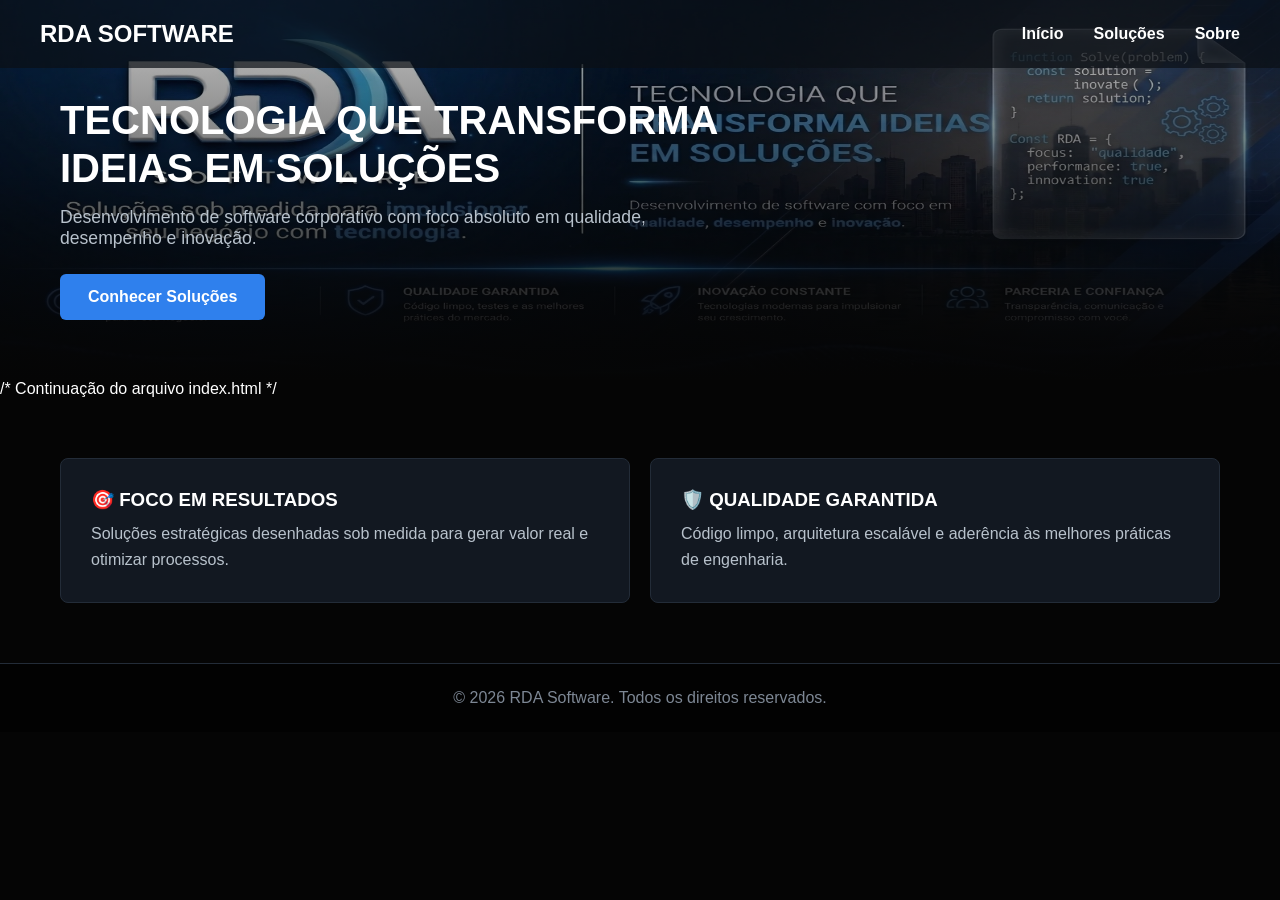
==== index.html @ ae79621b "Update index.html" ====
<!DOCTYPE html>
<html lang="pt-BR">
<head>
    <meta charset="UTF-8">
    <meta name="viewport" content="width=device-width, initial-scale=1.0">
    <title>RDA Software</title>
    <style>
        /* CSS Embutido para garantir que nada quebre ou suma */
        * { margin: 0; padding: 0; box-sizing: border-box; }
        body { background-color: #050505; color: #FFFFFF; font-family: sans-serif; overflow-x: hidden; }
        
        /* O BANNER DO TOPO - Força a imagem a esticar 100% na largura em qualquer tela */
        .banner-topo {
            width: 100%;
            height: auto;
            min-height: 380px;
            background-image: linear-gradient(180deg, rgba(5,5,5,0.2) 0%, #050505 100%), url("assets/img/banner/hero-banner.webp");
            background-size: 100% 100%; /* Força o esticamento horizontal e vertical completo aos cantos */
            background-repeat: no-repeat;
            background-position: top center;
            display: flex;
            flex-direction: column;
        }

        .menu-superior {
            display: flex;
            justify-content: space-between;
            align-items: center;
            padding: 20px 40px;
            background: rgba(11, 15, 20, 0.7);
        }

        .menu-superior ul { display: flex; gap: 30px; list-style: none; }
        .menu-superior a { color: #FFFFFF; text-decoration: none; font-weight: bold; }

        .conteudo-banner {
            max-width: 800px;
            margin: auto auto 40px 40px;
            padding: 20px;
        }

        .conteudo-banner h1 { font-size: 2.5rem; margin-bottom: 15px; font-weight: 800; line-height: 1.2; }
        .conteudo-banner p { color: #B8C2CC; font-size: 1.1rem; margin-bottom: 25px; max-width: 600px; }
        .botao { display: inline-block; background-color: #2F80ED; color: #FFFFFF; padding: 14px 28px; text-decoration: none; font-weight: bold; border-radius: 6px; }
    </style>
</head>
<body>

    <section class="banner-topo">
        <header class="menu-superior">
            <h2>RDA SOFTWARE</h2>
            <ul>
                <li><a href="#">Início</a></li>
                <li><a href="#">Soluções</a></li>
                <li><a href="#">Sobre</a></li>
            </ul>
        </header>

        <div class="conteudo-banner">
            <h1>TECNOLOGIA QUE TRANSFORMA<br>IDEIAS EM SOLUÇÕES</h1>
            <p>Desenvolvimento de software corporativo com foco absoluto em qualidade, desempenho e inovação.</p>
            <a href="#" class="botao">Conhecer Soluções</a>
        </div>
    </section>
        /* Continuação do arquivo index.html */
    <style>
        .grid-pilares {
            max-width: 1200px;
            margin: 60px auto;
            padding: 0 20px;
            display: grid;
            grid-template-columns: repeat(auto-fit, minmax(280px, 1fr));
            gap: 20px;
        }
        .card-pilar {
            background-color: #121821;
            border: 1px solid #232C38;
            padding: 30px;
            border-radius: 8px;
        }
        .card-pilar h3 { margin-bottom: 10px; color: #FFFFFF; }
        .card-pilar p { color: #B8C2CC; line-height: 1.6; }
    </style>

    <main class="grid-pilares">
        <div class="card-pilar">
            <h3>🎯 FOCO EM RESULTADOS</h3>
            <p>Soluções estratégicas desenhadas sob medida para gerar valor real e otimizar processos.</p>
        </div>
        <div class="card-pilar">
            <h3>🛡️ QUALIDADE GARANTIDA</h3>
            <p>Código limpo, arquitetura escalável e aderência às melhores práticas de engenharia.</p>
        </div>
    </main>

    <footer style="background-color: #020202; padding: 25px; text-align: center; color: #7D8794; border-top: 1px solid #232C38;">
        &copy; 2026 RDA Software. Todos os direitos reservados.
    </footer>

</body>
</html>
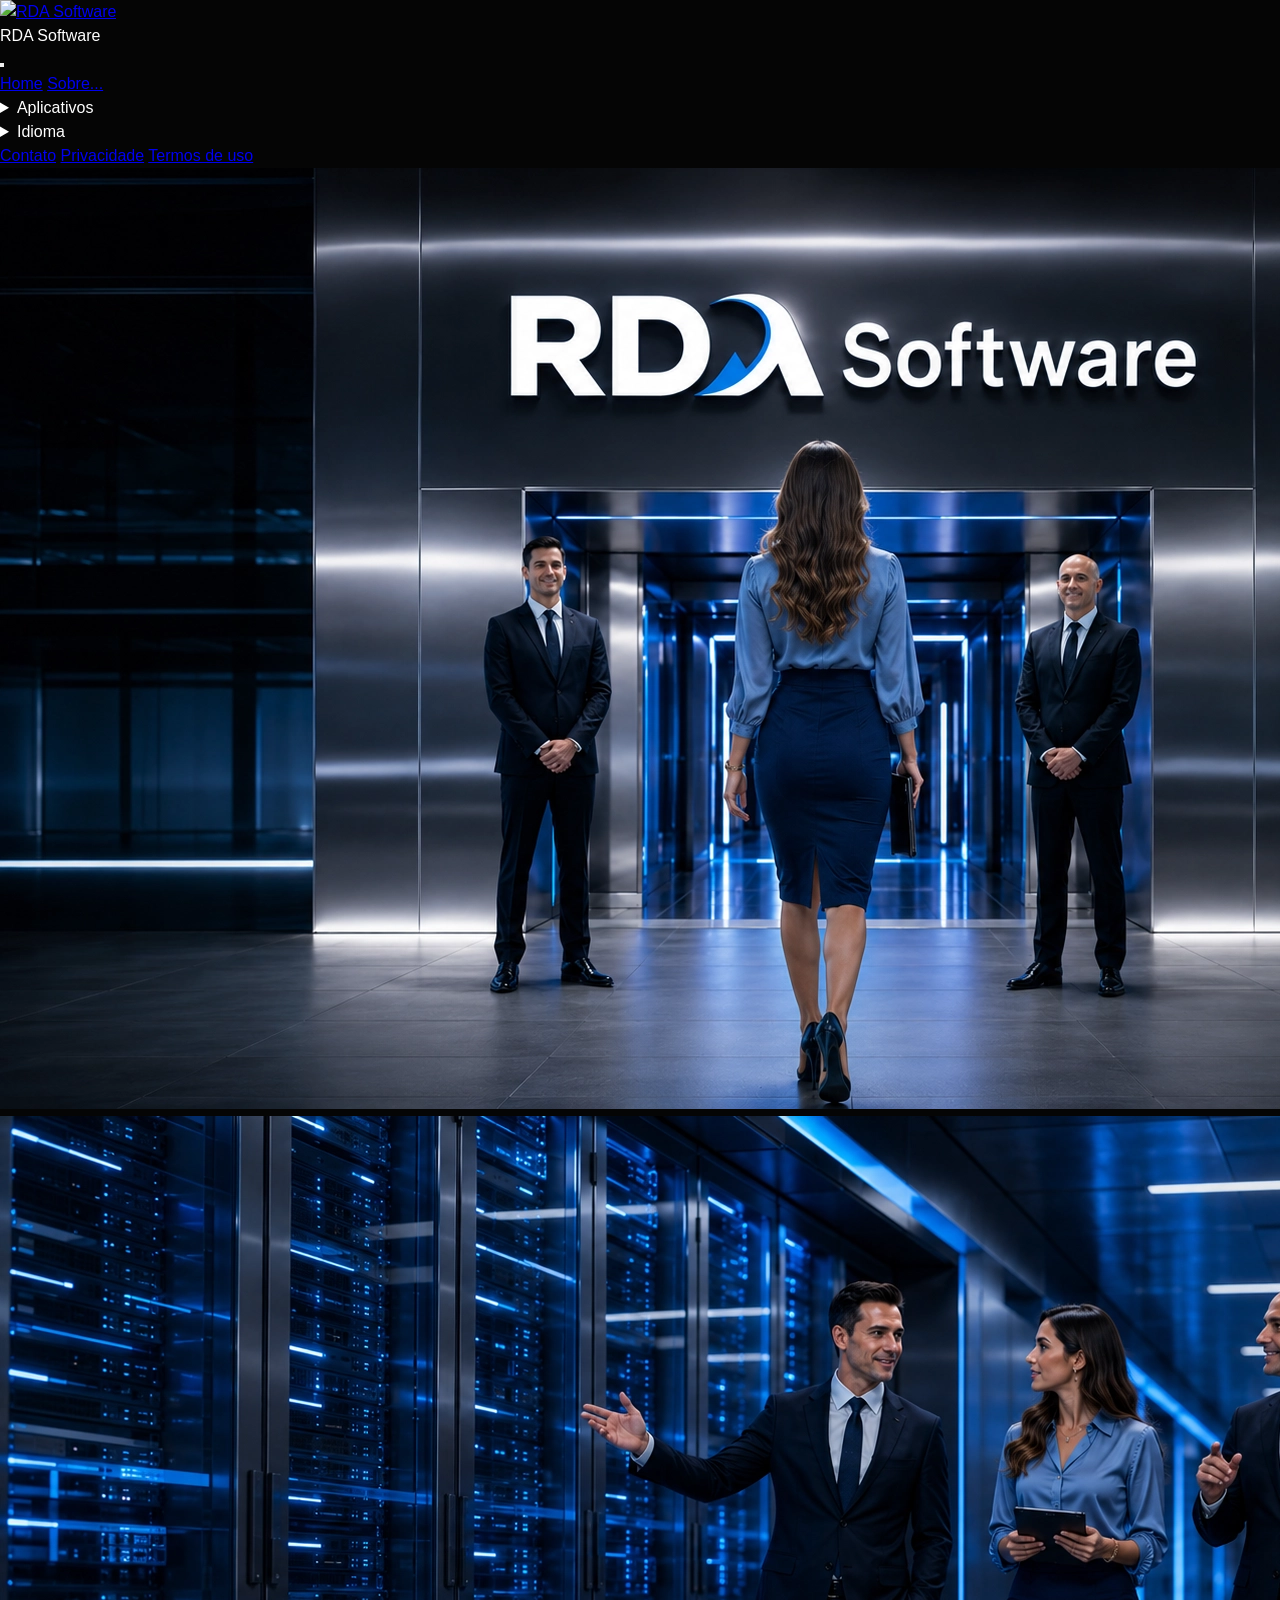
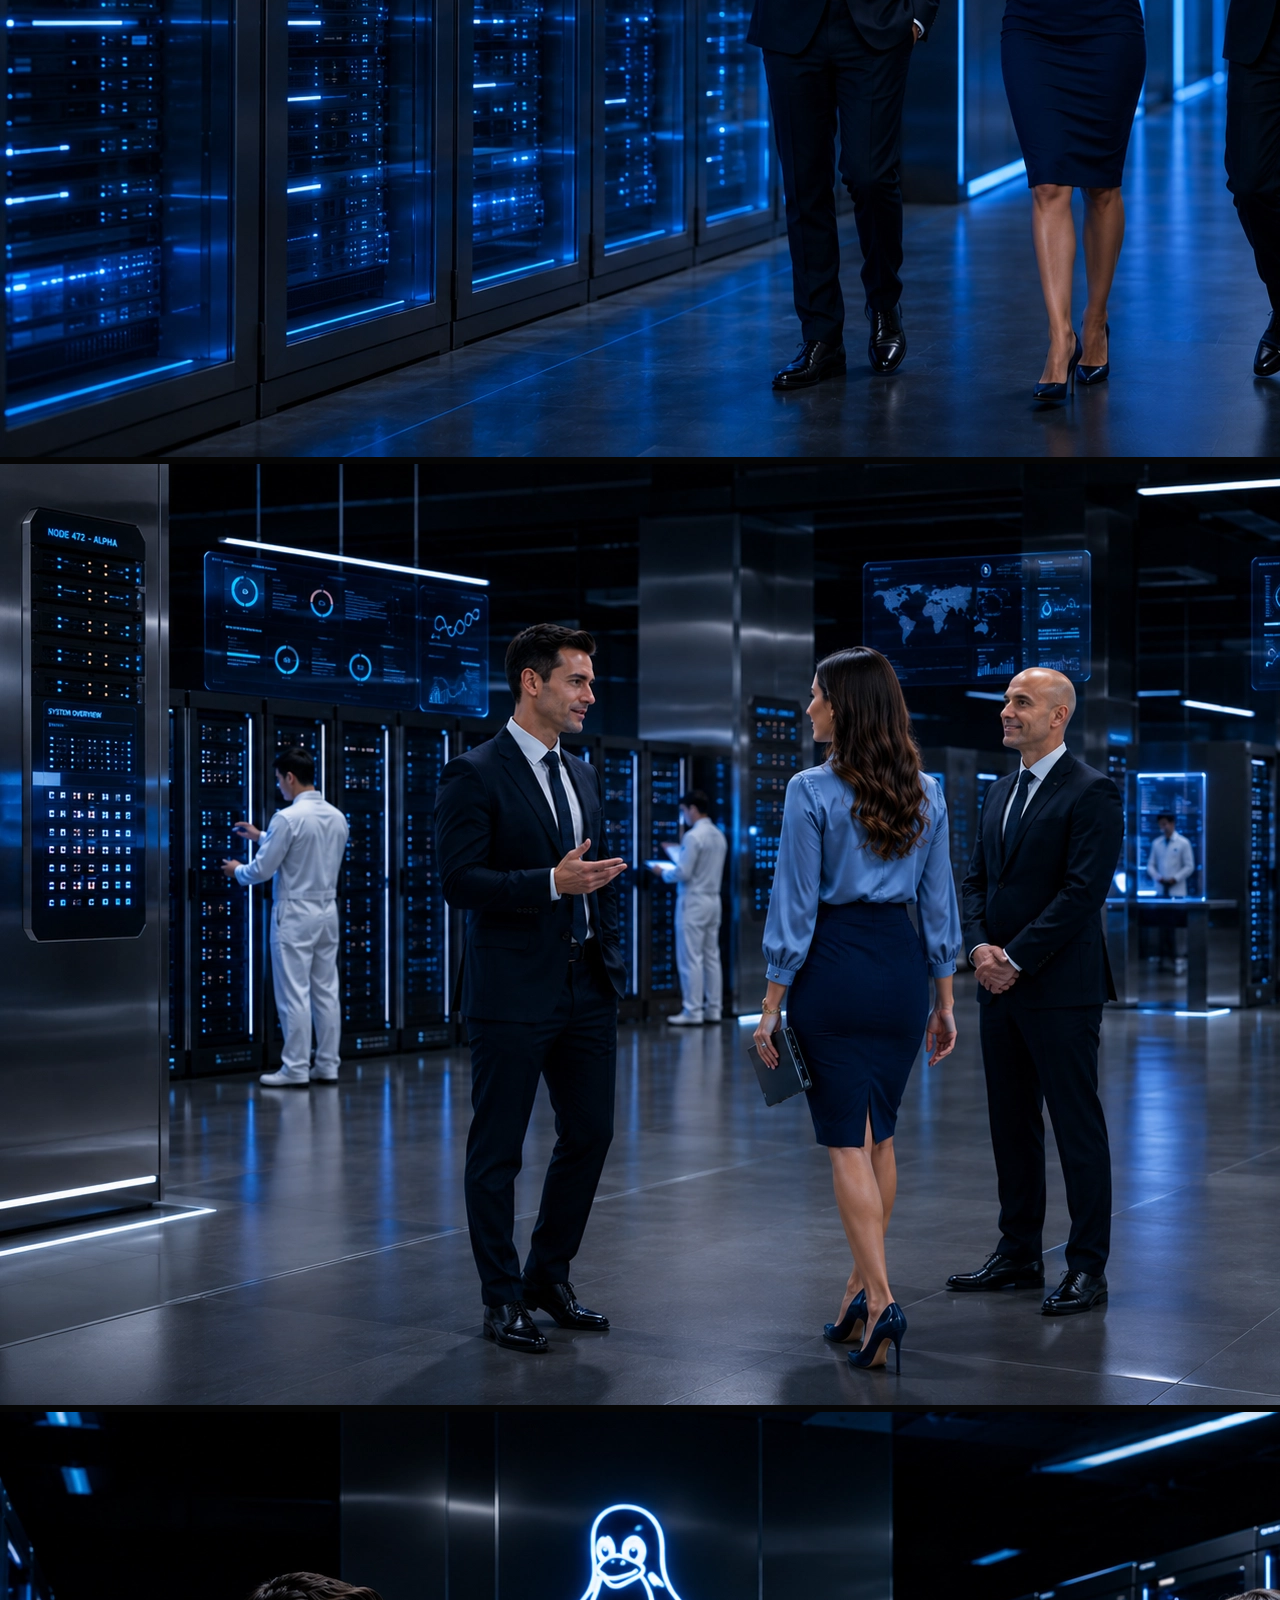
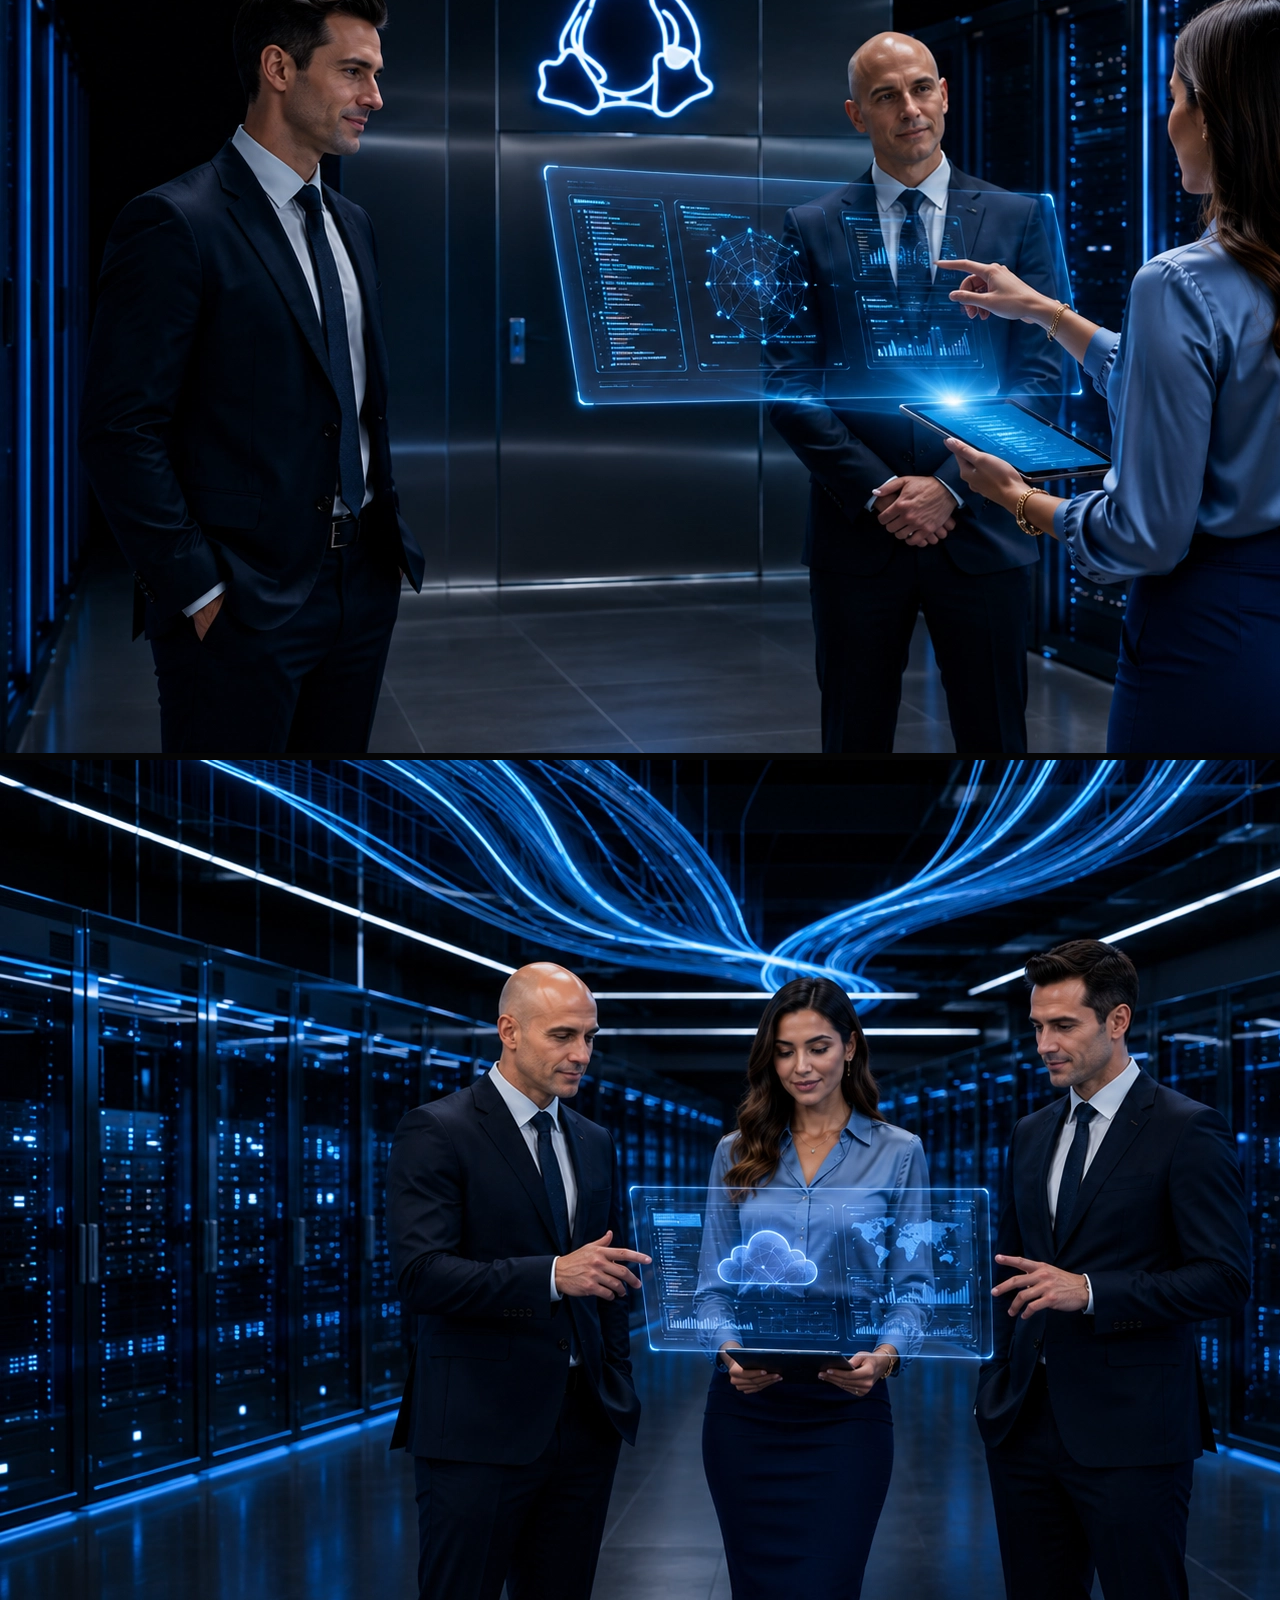
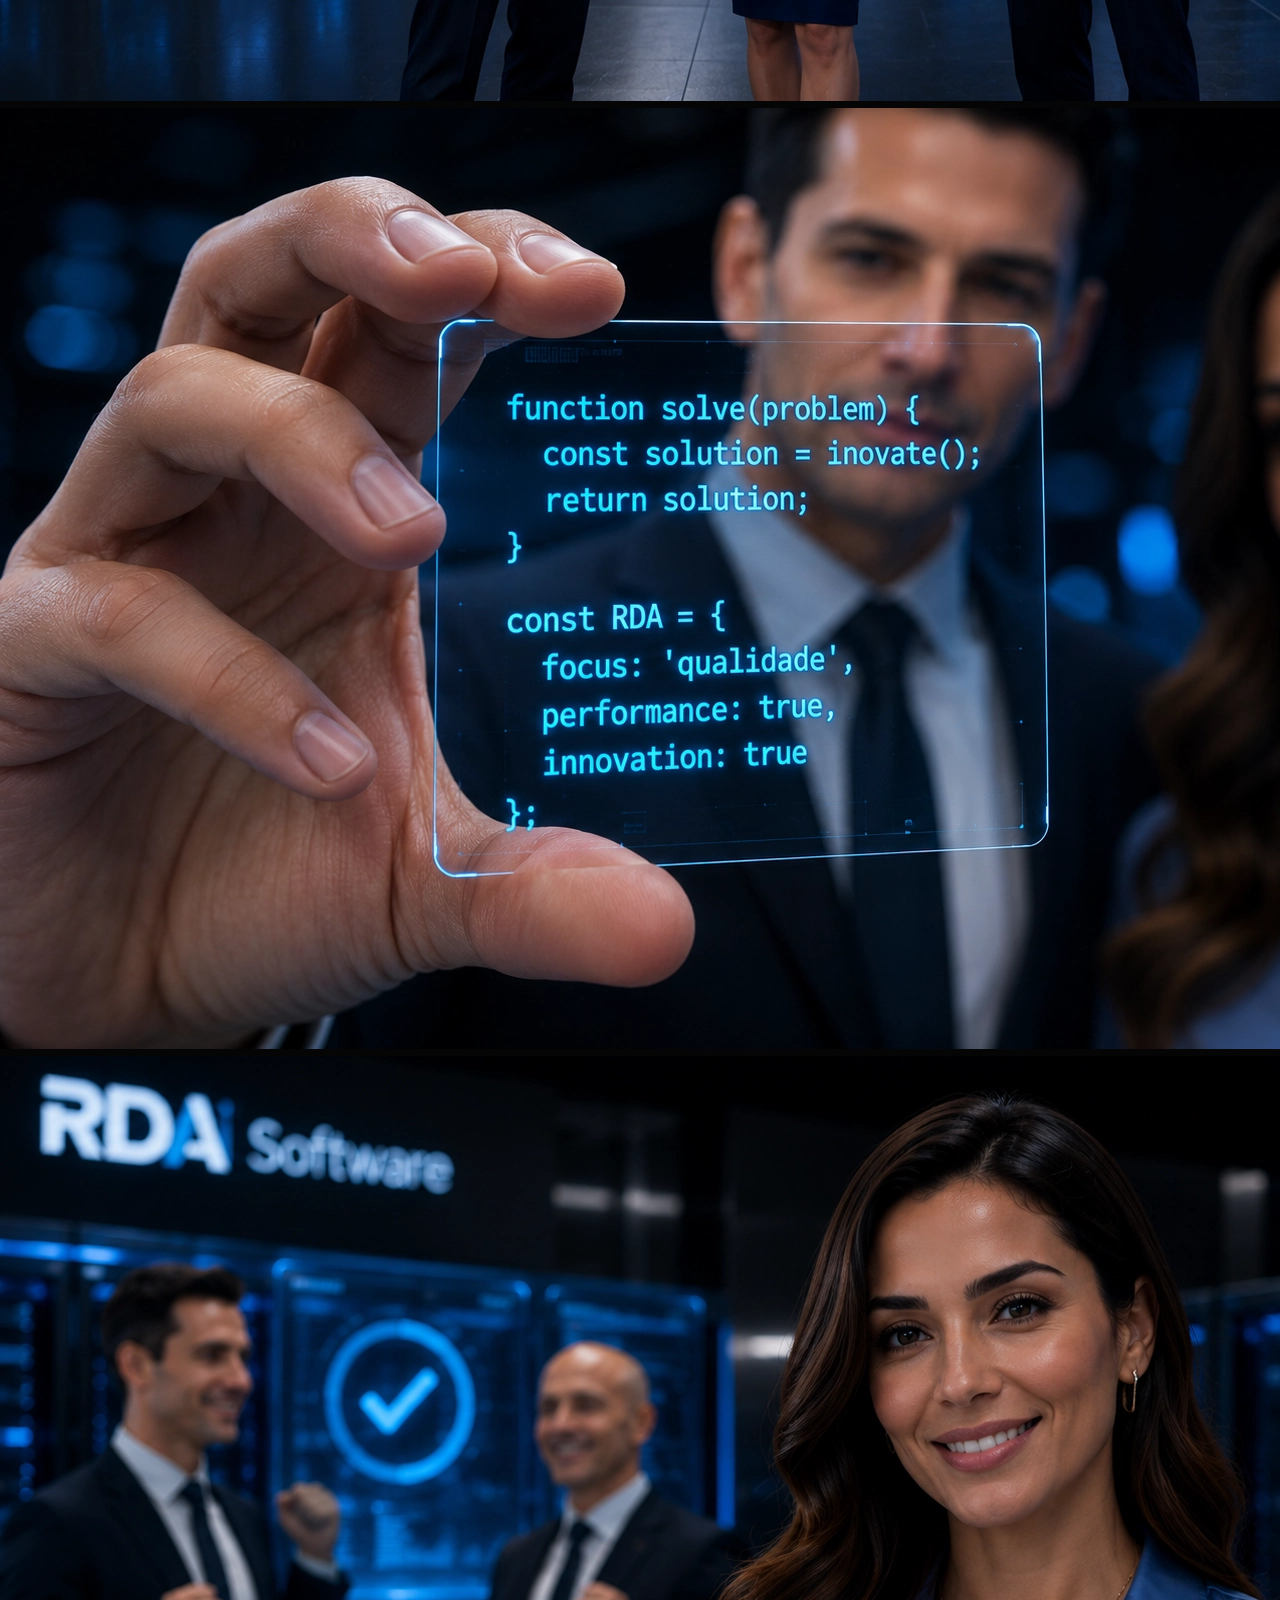
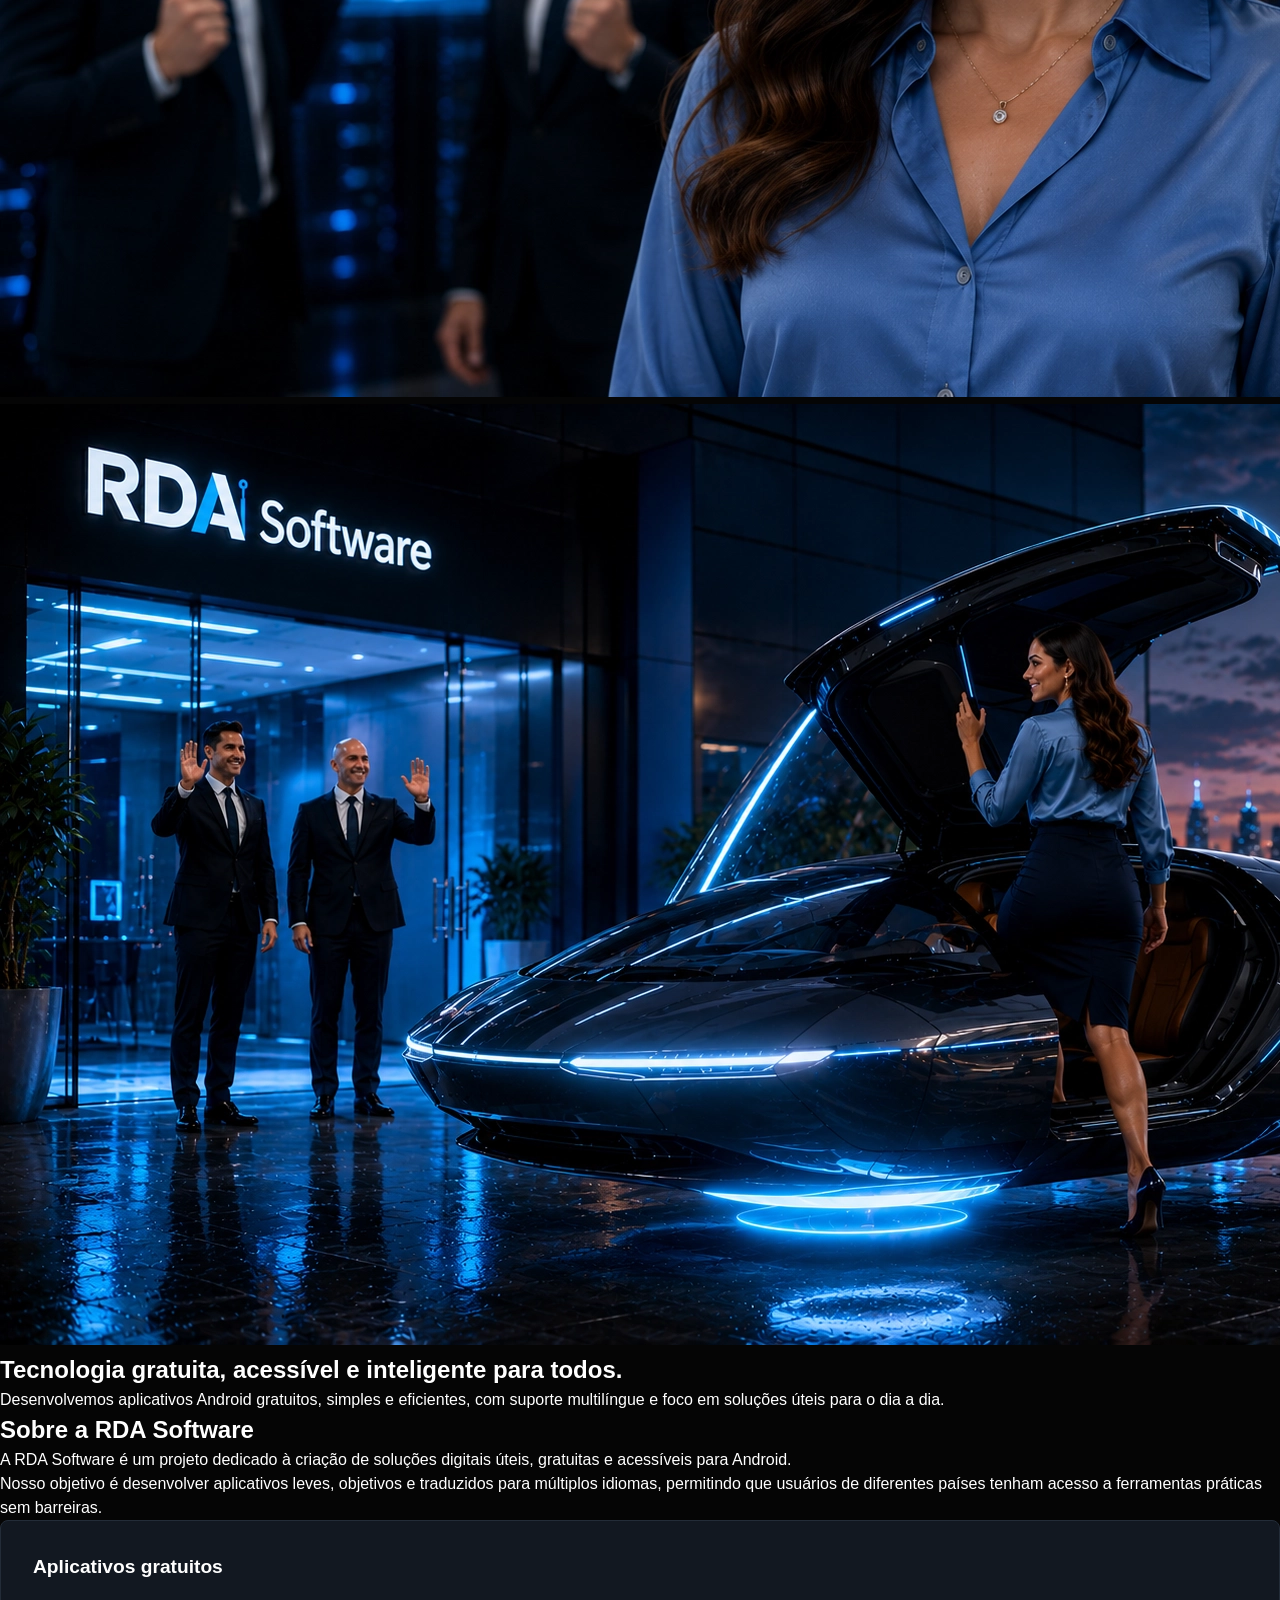
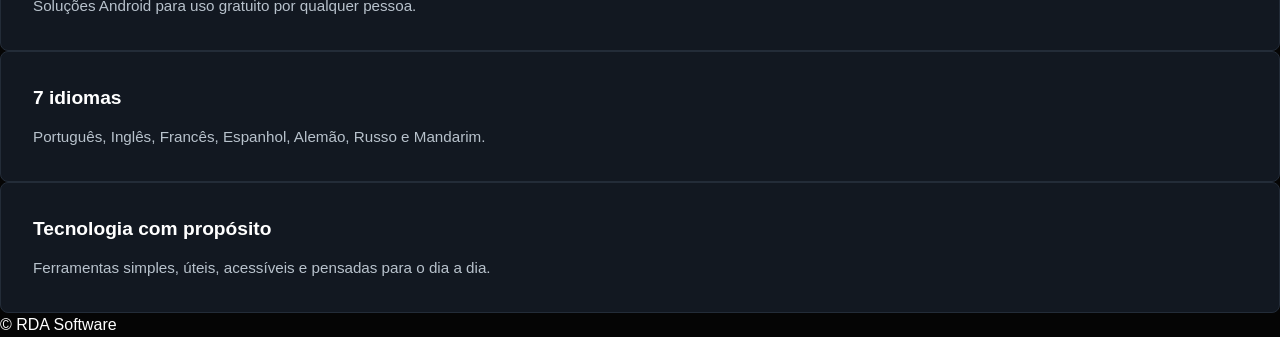
==== commit 5806dfee: "Refactor index.html to use external CSS and update layout Removed embedded CSS and added a link to a" ====
--- a/index.html
+++ b/index.html
@@ -1,104 +1,128 @@
+<!-- index.html -->
+
 <!DOCTYPE html>
 <html lang="pt-BR">
 <head>
     <meta charset="UTF-8">
     <meta name="viewport" content="width=device-width, initial-scale=1.0">
     <title>RDA Software</title>
-    <style>
-        /* CSS Embutido para garantir que nada quebre ou suma */
-        * { margin: 0; padding: 0; box-sizing: border-box; }
-        body { background-color: #050505; color: #FFFFFF; font-family: sans-serif; overflow-x: hidden; }
-        
-        /* O BANNER DO TOPO - Força a imagem a esticar 100% na largura em qualquer tela */
-        .banner-topo {
-            width: 100%;
-            height: auto;
-            min-height: 380px;
-            background-image: linear-gradient(180deg, rgba(5,5,5,0.2) 0%, #050505 100%), url("assets/img/banner/hero-banner.webp");
-            background-size: 100% 100%; /* Força o esticamento horizontal e vertical completo aos cantos */
-            background-repeat: no-repeat;
-            background-position: top center;
-            display: flex;
-            flex-direction: column;
-        }
 
-        .menu-superior {
-            display: flex;
-            justify-content: space-between;
-            align-items: center;
-            padding: 20px 40px;
-            background: rgba(11, 15, 20, 0.7);
-        }
-
-        .menu-superior ul { display: flex; gap: 30px; list-style: none; }
-        .menu-superior a { color: #FFFFFF; text-decoration: none; font-weight: bold; }
-
-        .conteudo-banner {
-            max-width: 800px;
-            margin: auto auto 40px 40px;
-            padding: 20px;
-        }
-
-        .conteudo-banner h1 { font-size: 2.5rem; margin-bottom: 15px; font-weight: 800; line-height: 1.2; }
-        .conteudo-banner p { color: #B8C2CC; font-size: 1.1rem; margin-bottom: 25px; max-width: 600px; }
-        .botao { display: inline-block; background-color: #2F80ED; color: #FFFFFF; padding: 14px 28px; text-decoration: none; font-weight: bold; border-radius: 6px; }
-    </style>
+    <link rel="stylesheet" href="assets/css/style.css">
 </head>
 <body>
 
-    <section class="banner-topo">
-        <header class="menu-superior">
-            <h2>RDA SOFTWARE</h2>
-            <ul>
-                <li><a href="#">Início</a></li>
-                <li><a href="#">Soluções</a></li>
-                <li><a href="#">Sobre</a></li>
-            </ul>
-        </header>
+<header class="topo">
+    <a class="topo-logo-link" href="https://rdasoftware.com.br" aria-label="RDA Software Home">
+        <img class="topo-logo" src="assets/img/logo/rda.webp" alt="RDA Software">
+    </a>
 
-        <div class="conteudo-banner">
-            <h1>TECNOLOGIA QUE TRANSFORMA<br>IDEIAS EM SOLUÇÕES</h1>
-            <p>Desenvolvimento de software corporativo com foco absoluto em qualidade, desempenho e inovação.</p>
-            <a href="#" class="botao">Conhecer Soluções</a>
+    <div class="topo-titulo">RDA Software</div>
+
+    <button class="menu-botao" id="menuBotao" aria-label="Abrir menu">
+        <span></span>
+        <span></span>
+        <span></span>
+    </button>
+</header>
+
+<nav class="menu-lateral" id="menuLateral">
+    <a href="index.html" data-i18n="menuHome">Home</a>
+    <a href="sobre.html" data-i18n="menuSobre">Sobre...</a>
+
+    <details>
+        <summary data-i18n="menuApps">Aplicativos</summary>
+        <a href="#" data-i18n="app01">RDAConverter</a>
+        <a href="#" data-i18n="app02">Aplicativo 02</a>
+        <a href="#" data-i18n="app03">Aplicativo 03</a>
+        <a href="#" data-i18n="app04">Aplicativo 04</a>
+        <a href="#" data-i18n="app05">Aplicativo 05</a>
+        <a href="#" data-i18n="app06">Aplicativo 06</a>
+        <a href="#" data-i18n="app07">Aplicativo 07</a>
+        <a href="#" data-i18n="app08">Aplicativo 08</a>
+        <a href="#" data-i18n="app09">Aplicativo 09</a>
+        <a href="#" data-i18n="app10">Aplicativo 10</a>
+        <span class="menu-aviso" data-i18n="maisApps">Mais aplicativos em desenvolvimento...</span>
+    </details>
+
+    <details>
+        <summary data-i18n="menuIdioma">Idioma</summary>
+        <button class="idioma-btn" data-lang="pt-BR">🇧🇷 Português</button>
+        <button class="idioma-btn" data-lang="en">🇺🇸 English</button>
+        <button class="idioma-btn" data-lang="fr">🇫🇷 Français</button>
+        <button class="idioma-btn" data-lang="es">🇪🇸 Español</button>
+        <button class="idioma-btn" data-lang="de">🇩🇪 Deutsch</button>
+        <button class="idioma-btn" data-lang="ru">🇷🇺 Русский</button>
+        <button class="idioma-btn" data-lang="zh-CN">🇨🇳 中文</button>
+    </details>
+
+    <a href="#" data-i18n="menuContato">Contato</a>
+    <a href="#" data-i18n="menuPrivacidade">Privacidade</a>
+    <a href="#" data-i18n="menuTermos">Termos de uso</a>
+</nav>
+
+<div class="menu-fundo" id="menuFundo"></div>
+
+<main>
+
+    <section class="hero-carrossel">
+        <div class="carrossel" id="carrosselRDA">
+
+            <img class="carrossel-img ativa" src="assets/img/carrossel/banner-01.webp" alt="RDA Software">
+            <img class="carrossel-img" src="assets/img/carrossel/banner-02.webp" alt="RDA Software">
+            <img class="carrossel-img" src="assets/img/carrossel/banner-03.webp" alt="RDA Software">
+            <img class="carrossel-img" src="assets/img/carrossel/banner-04.webp" alt="RDA Software">
+            <img class="carrossel-img" src="assets/img/carrossel/banner-05.webp" alt="RDA Software">
+            <img class="carrossel-img" src="assets/img/carrossel/banner-06.webp" alt="RDA Software">
+            <img class="carrossel-img" src="assets/img/carrossel/banner-07.webp" alt="RDA Software">
+            <img class="carrossel-img" src="assets/img/carrossel/banner-08.webp" alt="RDA Software">
+
+            <div class="carrossel-overlay"></div>
+
+            <div class="hero-texto">
+                <h1 data-i18n="heroTitulo">Tecnologia gratuita, acessível e inteligente para todos.</h1>
+                <p data-i18n="heroSubtitulo">
+                    Desenvolvemos aplicativos Android gratuitos, simples e eficientes, com suporte multilíngue e foco em soluções úteis para o dia a dia.
+                </p>
+            </div>
+
         </div>
     </section>
-        /* Continuação do arquivo index.html */
-    <style>
-        .grid-pilares {
-            max-width: 1200px;
-            margin: 60px auto;
-            padding: 0 20px;
-            display: grid;
-            grid-template-columns: repeat(auto-fit, minmax(280px, 1fr));
-            gap: 20px;
-        }
-        .card-pilar {
-            background-color: #121821;
-            border: 1px solid #232C38;
-            padding: 30px;
-            border-radius: 8px;
-        }
-        .card-pilar h3 { margin-bottom: 10px; color: #FFFFFF; }
-        .card-pilar p { color: #B8C2CC; line-height: 1.6; }
-    </style>
 
-    <main class="grid-pilares">
-        <div class="card-pilar">
-            <h3>🎯 FOCO EM RESULTADOS</h3>
-            <p>Soluções estratégicas desenhadas sob medida para gerar valor real e otimizar processos.</p>
-        </div>
-        <div class="card-pilar">
-            <h3>🛡️ QUALIDADE GARANTIDA</h3>
-            <p>Código limpo, arquitetura escalável e aderência às melhores práticas de engenharia.</p>
-        </div>
-    </main>
+    <section class="secao">
+        <h2 data-i18n="sobreTitulo">Sobre a RDA Software</h2>
 
-    <footer style="background-color: #020202; padding: 25px; text-align: center; color: #7D8794; border-top: 1px solid #232C38;">
-        &copy; 2026 RDA Software. Todos os direitos reservados.
-    </footer>
+        <p data-i18n="sobreTexto1">
+            A RDA Software é um projeto dedicado à criação de soluções digitais úteis, gratuitas e acessíveis para Android.
+        </p>
 
+        <p data-i18n="sobreTexto2">
+            Nosso objetivo é desenvolver aplicativos leves, objetivos e traduzidos para múltiplos idiomas, permitindo que usuários de diferentes países tenham acesso a ferramentas práticas sem barreiras.
+        </p>
+    </section>
+
+    <section class="secao cards">
+        <article class="card">
+            <h3 data-i18n="cardGratisTitulo">Aplicativos gratuitos</h3>
+            <p data-i18n="cardGratisTexto">Soluções Android para uso gratuito por qualquer pessoa.</p>
+        </article>
+
+        <article class="card">
+            <h3 data-i18n="cardIdiomasTitulo">7 idiomas</h3>
+            <p data-i18n="cardIdiomasTexto">Português, Inglês, Francês, Espanhol, Alemão, Russo e Mandarim.</p>
+        </article>
+
+        <article class="card">
+            <h3 data-i18n="cardTecnologiaTitulo">Tecnologia com propósito</h3>
+            <p data-i18n="cardTecnologiaTexto">Ferramentas simples, úteis, acessíveis e pensadas para o dia a dia.</p>
+        </article>
+    </section>
+
+</main>
+
+<footer class="rodape">
+    <p>© <span id="anoAtual"></span> RDA Software</p>
+</footer>
+
+<script src="assets/js/main.js"></script>
 </body>
 </html>
-
-
-    
--- a/assets/css/style.css
+++ b/assets/css/style.css
@@ -0,0 +1,253 @@
+/* ==========================================================================
+   1. RESET, VARIÁVEIS E CONFIGURAÇÕES GLOBAIS
+   ========================================================================== */
+* {
+    margin: 0;
+    padding: 0;
+    box-sizing: border-box;
+}
+
+:root {
+    --background: #050505;
+    --background-secondary: #0B0F14;
+    --fundo-cartoes: #121821;
+    --linha-bordas: #232C38;
+    --text: #FFFFFF;
+    --text-secondary: #B8C2CC;
+    --primary: #2F80ED;
+    --primary-hover: #56A8FF;
+}
+
+html {
+    scroll-behavior: smooth;
+}
+
+body {
+    background: var(--background);
+    color: var(--text);
+    font-family: "Inter", sans-serif;
+    overflow-x: hidden;
+    line-height: 1.5;
+}
+
+.conteudo-auxiliar {
+    max-width: 1280px;
+    margin: 0 auto;
+    padding: 0 40px;
+}
+
+/* ==========================================================================
+   2. HERO (BANNER PRINCIPAL) - ERRO DO DEGRADÊ CORRIGIDO PARA 100%
+   ========================================================================== */
+.hero {
+    position: relative;
+    width: 100%;
+    min-height: 100vh;
+    display: flex;
+    flex-direction: column;
+    background-image:
+        linear-gradient(
+            to bottom,
+            rgba(5, 5, 5, 0.50) 0%,
+            rgba(5, 5, 5, 0.70) 50%,
+            rgba(5, 5, 5, 0.90) 85%,
+            #050505 100%
+        ),
+        url("../img/banner/hero-banner.webp");
+    background-repeat: no-repeat;
+    background-position: center center;
+    background-size: cover;
+    background-color: var(--background);
+}
+/* ==========================================================================
+   3. MENU DE NAVEGAÇÃO SUPERIOR
+   ========================================================================== */
+.menu {
+    width: 100%;
+    max-width: 1280px;
+    margin: 0 auto;
+    padding: 30px 40px;
+    display: flex;
+    justify-content: space-between;
+    align-items: center;
+    z-index: 10;
+}
+
+.logo-container {
+    display: flex;
+    flex-direction: column;
+}
+
+.menu ul {
+    display: flex;
+    gap: 42px;
+    list-style: none;
+}
+
+.menu a {
+    color: #FFFFFF;
+    text-decoration: none;
+    font-weight: 600;
+    font-size: 1rem;
+    transition: .25s;
+}
+
+.menu a:hover {
+    color: var(--primary-hover);
+}
+
+/* ==========================================================================
+   4. TEXTO DO HERO E BOTÕES
+   ========================================================================== */
+.hero-content {
+    width: 100%;
+    max-width: 1280px;
+    margin: auto auto;
+    padding: 40px 40px 80px 40px;
+    z-index: 5;
+}
+
+.hero-content h1 {
+    max-width: 800px;
+    font-size: clamp(2.2rem, 5vw, 4.5rem);
+    font-weight: 800;
+    line-height: 1.1;
+    margin-bottom: 24px;
+}
+
+.hero-content p {
+    max-width: 650px;
+    color: var(--text-secondary);
+    font-size: clamp(1rem, 2vw, 1.25rem);
+    line-height: 1.6;
+    margin-bottom: 40px;
+}
+
+.button {
+    display: inline-block;
+    padding: 16px 32px;
+    border-radius: 8px;
+    background: var(--primary);
+    color: #FFFFFF;
+    text-decoration: none;
+    font-weight: 600;
+    transition: .25s;
+    border: none;
+    text-align: center;
+}
+
+.button:hover {
+    background: var(--primary-hover);
+    transform: translateY(-2px);
+}
+/* ==========================================================================
+   5. SEÇÕES COMPLEMENTARES E CARDS
+   ========================================================================== */
+.secao-adicional {
+    width: 100%;
+    padding: 100px 0;
+    background: var(--background);
+    position: relative;
+    display: block;
+    clear: both;
+}
+
+.titulo-secao {
+    font-size: 2rem;
+    color: #FFFFFF;
+    margin-bottom: 40px;
+    font-weight: 700;
+    letter-spacing: -0.5px;
+}
+
+.grid-cards {
+    display: grid;
+    grid-template-columns: repeat(2, 1fr);
+    gap: 24px;
+}
+
+.card {
+    background: var(--fundo-cartoes);
+    border: 1px solid var(--linha-bordas);
+    padding: 32px;
+    border-radius: 8px;
+    transition: transform 0.3s ease;
+}
+
+.card:hover {
+    border-color: var(--primary);
+}
+
+.card h3 {
+    color: #FFFFFF;
+    margin-bottom: 12px;
+    font-size: 1.2rem;
+}
+
+.card p {
+    color: var(--text-secondary);
+    line-height: 1.6;
+    font-size: 0.95rem;
+}
+
+/* ==========================================================================
+   6. RESPONSIVIDADE (TABLET E TELAS MEDIAS)
+   ========================================================================== */
+@media (max-width: 992px) {
+    .menu { padding: 20px 30px; }
+    .hero-content { padding: 40px 30px; }
+    .conteudo-auxiliar { padding: 0 30px; }
+    .grid-cards { grid-template-columns: 1fr; }
+}
+
+/* ==========================================================================
+   7. RESPONSIVIDADE MOBILE DETALHADA
+   ========================================================================== */
+@media (max-width: 768px) {
+    .hero {
+        min-height: 100vh;
+        /* Move o enquadramento do fundo para focar na textura abstrata azul 
+           e remove o logotipo borrado do fundo da visão do smartphone */
+        background-position: 85% center;
+    }
+
+    .menu {
+        flex-direction: column;
+        gap: 16px;
+        padding: 20px;
+        text-align: center;
+    }
+
+    .menu ul {
+        gap: 16px;
+        flex-wrap: wrap;
+        justify-content: center;
+    }
+
+    .hero-content {
+        padding: 40px 20px 60px 20px;
+        text-align: left;
+    }
+
+    .hero-content h1 {
+        font-size: 2.1rem;
+        line-height: 1.2;
+    }
+
+    .hero-content p {
+        font-size: 1.05rem;
+        line-height: 1.6;
+    }
+
+    .button {
+        width: 100%;
+    }
+
+    .secao-adicional {
+        padding: 60px 0;
+    }
+
+    .conteudo-auxiliar {
+        padding: 0 20px;
+    }
+}
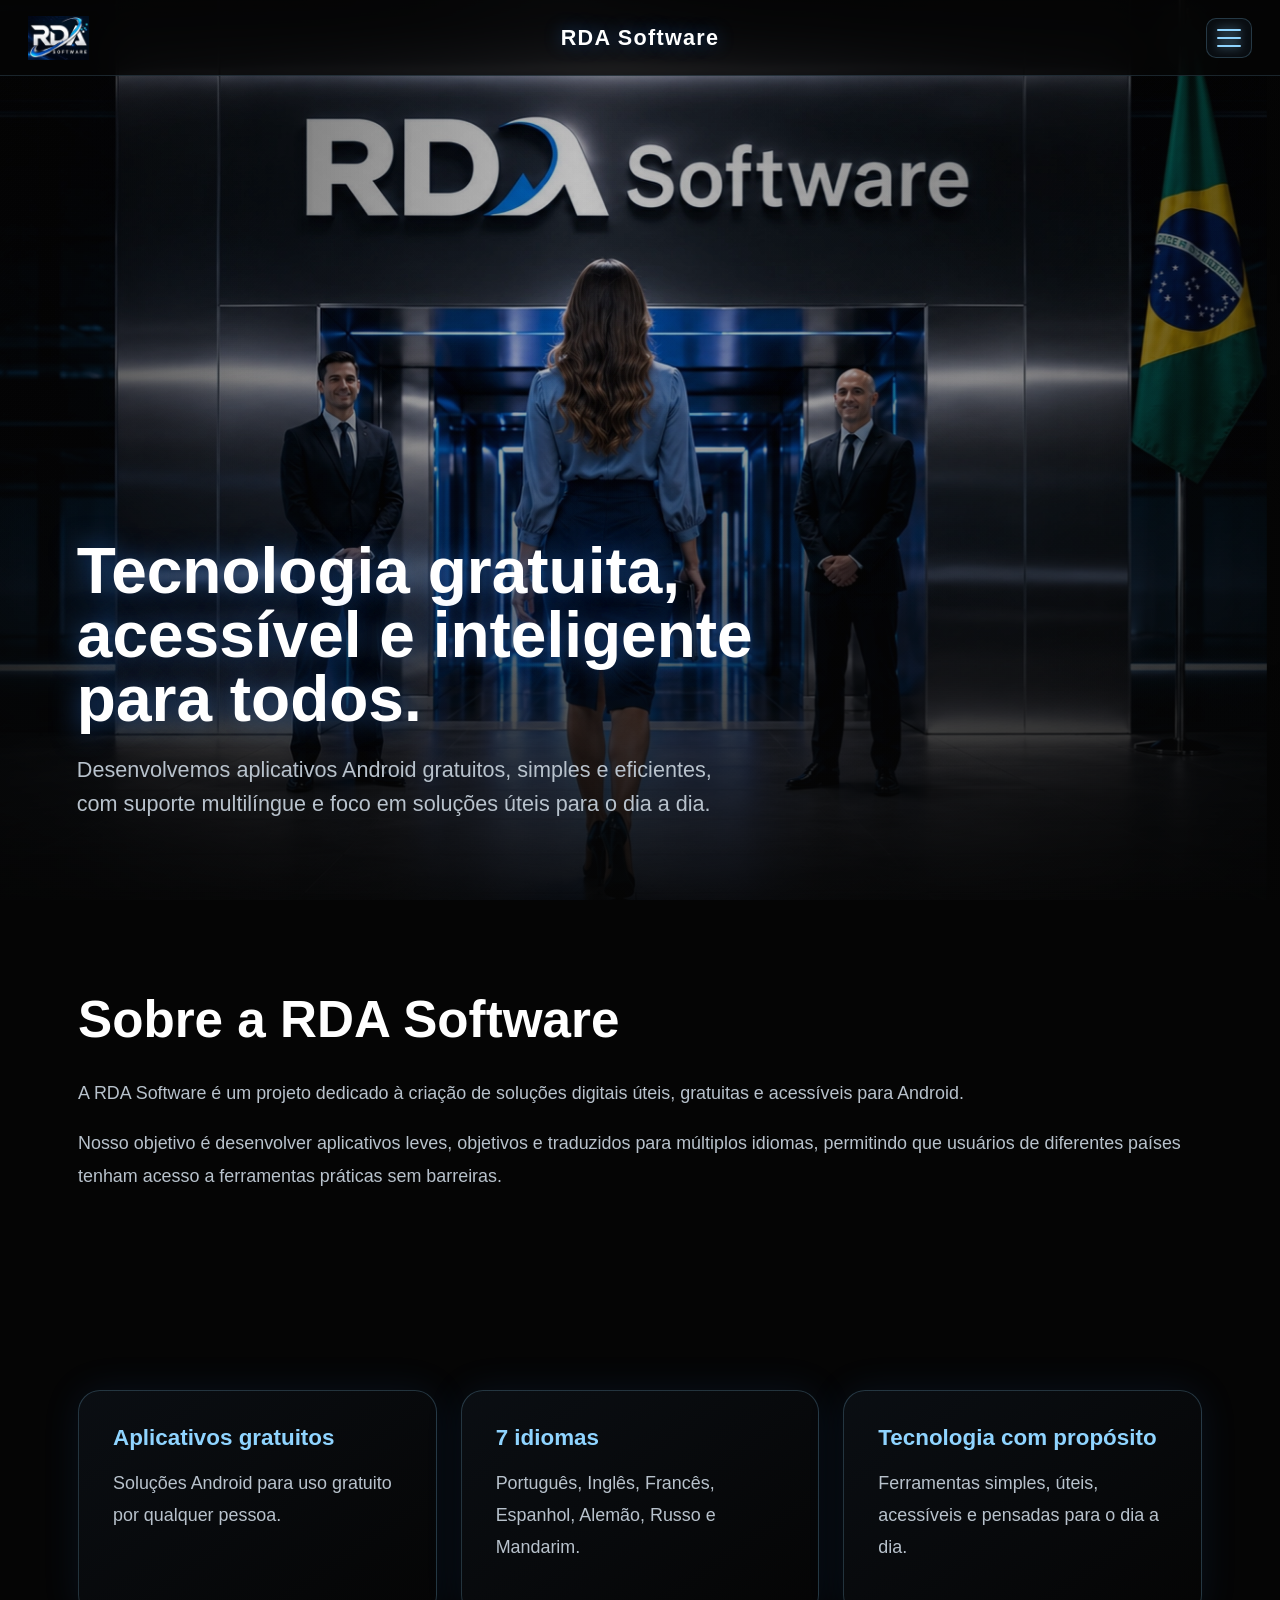
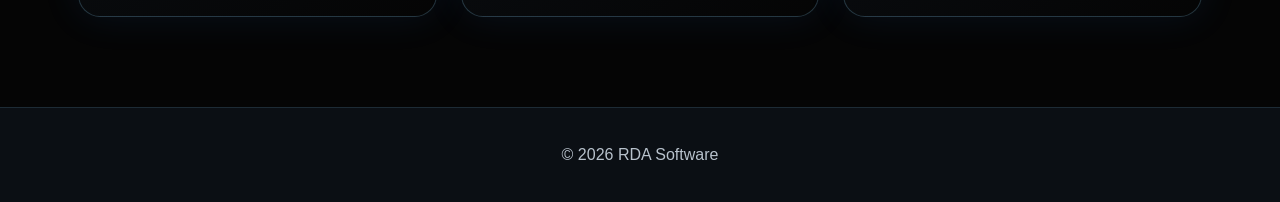
==== commit 3b68f74d: "Update index.html" ====
--- a/index.html
+++ b/index.html
@@ -4,33 +4,43 @@
 <html lang="pt-BR">
 <head>
     <meta charset="UTF-8">
+
     <meta name="viewport" content="width=device-width, initial-scale=1.0">
+
     <title>RDA Software</title>
+
+    <meta name="description" content="RDA Software - Tecnologia gratuita, acessível e inteligente para todos. Aplicativos Android gratuitos com suporte multilíngue.">
 
     <link rel="stylesheet" href="assets/css/style.css">
 </head>
+
 <body>
 
 <header class="topo">
-    <a class="topo-logo-link" href="https://rdasoftware.com.br" aria-label="RDA Software Home">
-        <img class="topo-logo" src="assets/img/logo/rda.webp" alt="RDA Software">
+    <a class="topo-logo-link" href="https://rdasoftware.com.br" aria-label="Ir para a página inicial da RDA Software">
+        <img
+            class="topo-logo"
+            src="assets/img/logo/rdalogo.webp"
+            alt="RDA Software"
+        >
     </a>
 
     <div class="topo-titulo">RDA Software</div>
 
-    <button class="menu-botao" id="menuBotao" aria-label="Abrir menu">
+    <button class="menu-botao" id="menuBotao" type="button" aria-label="Abrir menu">
         <span></span>
         <span></span>
         <span></span>
     </button>
 </header>
 
-<nav class="menu-lateral" id="menuLateral">
+<nav class="menu-lateral" id="menuLateral" aria-label="Menu principal">
     <a href="index.html" data-i18n="menuHome">Home</a>
     <a href="sobre.html" data-i18n="menuSobre">Sobre...</a>
 
     <details>
         <summary data-i18n="menuApps">Aplicativos</summary>
+
         <a href="#" data-i18n="app01">RDAConverter</a>
         <a href="#" data-i18n="app02">Aplicativo 02</a>
         <a href="#" data-i18n="app03">Aplicativo 03</a>
@@ -41,18 +51,22 @@
         <a href="#" data-i18n="app08">Aplicativo 08</a>
         <a href="#" data-i18n="app09">Aplicativo 09</a>
         <a href="#" data-i18n="app10">Aplicativo 10</a>
-        <span class="menu-aviso" data-i18n="maisApps">Mais aplicativos em desenvolvimento...</span>
+
+        <span class="menu-aviso" data-i18n="maisApps">
+            Mais aplicativos em desenvolvimento...
+        </span>
     </details>
 
     <details>
         <summary data-i18n="menuIdioma">Idioma</summary>
-        <button class="idioma-btn" data-lang="pt-BR">🇧🇷 Português</button>
-        <button class="idioma-btn" data-lang="en">🇺🇸 English</button>
-        <button class="idioma-btn" data-lang="fr">🇫🇷 Français</button>
-        <button class="idioma-btn" data-lang="es">🇪🇸 Español</button>
-        <button class="idioma-btn" data-lang="de">🇩🇪 Deutsch</button>
-        <button class="idioma-btn" data-lang="ru">🇷🇺 Русский</button>
-        <button class="idioma-btn" data-lang="zh-CN">🇨🇳 中文</button>
+
+        <button class="idioma-btn" type="button" data-lang="pt-BR">🇧🇷 Português</button>
+        <button class="idioma-btn" type="button" data-lang="en">🇺🇸 English</button>
+        <button class="idioma-btn" type="button" data-lang="fr">🇫🇷 Français</button>
+        <button class="idioma-btn" type="button" data-lang="es">🇪🇸 Español</button>
+        <button class="idioma-btn" type="button" data-lang="de">🇩🇪 Deutsch</button>
+        <button class="idioma-btn" type="button" data-lang="ru">🇷🇺 Русский</button>
+        <button class="idioma-btn" type="button" data-lang="zh-CN">🇨🇳 中文</button>
     </details>
 
     <a href="#" data-i18n="menuContato">Contato</a>
@@ -64,22 +78,25 @@
 
 <main>
 
-    <section class="hero-carrossel">
+    <section class="hero-carrossel" aria-label="Carrossel institucional RDA Software">
         <div class="carrossel" id="carrosselRDA">
 
-            <img class="carrossel-img ativa" src="assets/img/carrossel/banner-01.webp" alt="RDA Software">
-            <img class="carrossel-img" src="assets/img/carrossel/banner-02.webp" alt="RDA Software">
-            <img class="carrossel-img" src="assets/img/carrossel/banner-03.webp" alt="RDA Software">
-            <img class="carrossel-img" src="assets/img/carrossel/banner-04.webp" alt="RDA Software">
-            <img class="carrossel-img" src="assets/img/carrossel/banner-05.webp" alt="RDA Software">
-            <img class="carrossel-img" src="assets/img/carrossel/banner-06.webp" alt="RDA Software">
-            <img class="carrossel-img" src="assets/img/carrossel/banner-07.webp" alt="RDA Software">
-            <img class="carrossel-img" src="assets/img/carrossel/banner-08.webp" alt="RDA Software">
+            <img class="carrossel-img ativa" src="assets/img/carrossel/banner-01.webp" alt="Entrada futurista da RDA Software">
+            <img class="carrossel-img" src="assets/img/carrossel/banner-02.webp" alt="Corredor tecnológico com servidores">
+            <img class="carrossel-img" src="assets/img/carrossel/banner-03.webp" alt="Sala de servidores com holograma Linux">
+            <img class="carrossel-img" src="assets/img/carrossel/banner-04.webp" alt="Infraestrutura cloud com hologramas">
+            <img class="carrossel-img" src="assets/img/carrossel/banner-05.webp" alt="Fábrica de software com técnicos">
+            <img class="carrossel-img" src="assets/img/carrossel/banner-06.webp" alt="Código em tela holográfica">
+            <img class="carrossel-img" src="assets/img/carrossel/banner-07.webp" alt="Cliente satisfeita com resultados">
+            <img class="carrossel-img" src="assets/img/carrossel/banner-08.webp" alt="Carro futurista saindo da RDA Software">
 
             <div class="carrossel-overlay"></div>
 
             <div class="hero-texto">
-                <h1 data-i18n="heroTitulo">Tecnologia gratuita, acessível e inteligente para todos.</h1>
+                <h1 data-i18n="heroTitulo">
+                    Tecnologia gratuita, acessível e inteligente para todos.
+                </h1>
+
                 <p data-i18n="heroSubtitulo">
                     Desenvolvemos aplicativos Android gratuitos, simples e eficientes, com suporte multilíngue e foco em soluções úteis para o dia a dia.
                 </p>
@@ -124,5 +141,6 @@
 </footer>
 
 <script src="assets/js/main.js"></script>
+
 </body>
 </html>
--- a/assets/css/style.css
+++ b/assets/css/style.css
@@ -1,6 +1,5 @@
-/* ==========================================================================
-   1. RESET, VARIÁVEIS E CONFIGURAÇÕES GLOBAIS
-   ========================================================================== */
+/* assets/css/style.css */
+
 * {
     margin: 0;
     padding: 0;
@@ -10,12 +9,13 @@
 :root {
     --background: #050505;
     --background-secondary: #0B0F14;
-    --fundo-cartoes: #121821;
-    --linha-bordas: #232C38;
     --text: #FFFFFF;
     --text-secondary: #B8C2CC;
     --primary: #2F80ED;
     --primary-hover: #56A8FF;
+    --neon: #8FD4FF;
+    --glass: rgba(143, 212, 255, 0.12);
+    --border: rgba(143, 212, 255, 0.22);
 }
 
 html {
@@ -23,231 +23,361 @@
 }
 
 body {
+    font-family: Arial, sans-serif;
     background: var(--background);
     color: var(--text);
-    font-family: "Inter", sans-serif;
     overflow-x: hidden;
-    line-height: 1.5;
-}
-
-.conteudo-auxiliar {
-    max-width: 1280px;
-    margin: 0 auto;
-    padding: 0 40px;
-}
-
-/* ==========================================================================
-   2. HERO (BANNER PRINCIPAL) - ERRO DO DEGRADÊ CORRIGIDO PARA 100%
-   ========================================================================== */
-.hero {
-    position: relative;
-    width: 100%;
-    min-height: 100vh;
+}
+
+.topo {
+    position: fixed;
+    top: 0;
+    left: 0;
+    z-index: 50;
+    width: 100%;
+    height: 76px;
+    background: rgba(5, 5, 5, 0.82);
+    backdrop-filter: blur(18px);
+    border-bottom: 1px solid rgba(143, 212, 255, 0.16);
+    display: flex;
+    align-items: center;
+    justify-content: center;
+    padding: 0 28px;
+}
+
+.topo-logo-link {
+    position: absolute;
+    left: 28px;
+    display: flex;
+    align-items: center;
+}
+
+.topo-logo {
+    height: 44px;
+    width: auto;
+    display: block;
+}
+
+.topo-titulo {
+    font-size: 1.35rem;
+    font-weight: 700;
+    letter-spacing: 0.06em;
+    color: var(--text);
+    text-shadow: 0 0 18px rgba(47, 128, 237, 0.45);
+}
+
+.menu-botao {
+    position: absolute;
+    right: 28px;
+    width: 46px;
+    height: 40px;
+    border: 1px solid var(--border);
+    border-radius: 10px;
+    background: rgba(11, 15, 20, 0.88);
     display: flex;
     flex-direction: column;
-    background-image:
+    justify-content: center;
+    gap: 6px;
+    padding: 0 10px;
+    cursor: pointer;
+}
+
+.menu-botao span {
+    width: 100%;
+    height: 2px;
+    background: var(--neon);
+    border-radius: 999px;
+    box-shadow: 0 0 10px rgba(143, 212, 255, 0.8);
+}
+
+.menu-lateral {
+    position: fixed;
+    top: 0;
+    right: -340px;
+    z-index: 80;
+    width: 320px;
+    height: 100vh;
+    padding: 96px 24px 32px;
+    background: rgba(5, 5, 5, 0.96);
+    border-left: 1px solid var(--border);
+    backdrop-filter: blur(20px);
+    transition: right 0.35s ease;
+    overflow-y: auto;
+}
+
+.menu-lateral.aberto {
+    right: 0;
+}
+
+.menu-lateral a,
+.menu-lateral summary,
+.idioma-btn {
+    display: block;
+    width: 100%;
+    color: var(--text);
+    text-decoration: none;
+    font-size: 1rem;
+    padding: 13px 0;
+    border-bottom: 1px solid rgba(143, 212, 255, 0.10);
+    cursor: pointer;
+    background: none;
+    border-left: 0;
+    border-right: 0;
+    border-top: 0;
+    text-align: left;
+}
+
+.menu-lateral a:hover,
+.menu-lateral summary:hover,
+.idioma-btn:hover,
+.idioma-btn.ativo {
+    color: var(--neon);
+}
+
+.menu-aviso {
+    display: block;
+    padding: 12px 0;
+    color: var(--text-secondary);
+    font-size: 0.9rem;
+}
+
+.menu-fundo {
+    position: fixed;
+    inset: 0;
+    z-index: 70;
+    background: rgba(0, 0, 0, 0.65);
+    display: none;
+}
+
+.menu-fundo.aberto {
+    display: block;
+}
+
+.hero-carrossel {
+    width: 100%;
+    background: var(--background);
+}
+
+.carrossel {
+    position: relative;
+    width: 100%;
+    height: 100vh;
+    min-height: 620px;
+    max-height: 980px;
+    overflow: hidden;
+    background: var(--background);
+}
+
+.carrossel-img {
+    position: absolute;
+    inset: 0;
+    width: 100%;
+    height: 100%;
+    object-fit: cover;
+    opacity: 0;
+    transform: scale(1.08) translateX(0);
+    transition:
+        opacity 2.2s ease-in-out,
+        transform 9s ease-in-out;
+    will-change: opacity, transform;
+}
+
+.carrossel-img.ativa {
+    opacity: 1;
+    transform: scale(1.01) translateX(-1.5%);
+    z-index: 1;
+}
+
+.carrossel-overlay {
+    position: absolute;
+    inset: 0;
+    z-index: 2;
+    background:
         linear-gradient(
             to bottom,
-            rgba(5, 5, 5, 0.50) 0%,
-            rgba(5, 5, 5, 0.70) 50%,
-            rgba(5, 5, 5, 0.90) 85%,
-            #050505 100%
+            rgba(5, 5, 5, 0.20) 0%,
+            rgba(5, 5, 5, 0.10) 40%,
+            rgba(5, 5, 5, 0.92) 100%
         ),
-        url("../img/banner/hero-banner.webp");
-    background-repeat: no-repeat;
-    background-position: center center;
-    background-size: cover;
-    background-color: var(--background);
-}
-/* ==========================================================================
-   3. MENU DE NAVEGAÇÃO SUPERIOR
-   ========================================================================== */
-.menu {
-    width: 100%;
-    max-width: 1280px;
+        linear-gradient(
+            to right,
+            rgba(5, 5, 5, 0.68) 0%,
+            rgba(5, 5, 5, 0.12) 45%,
+            rgba(5, 5, 5, 0.55) 100%
+        );
+    pointer-events: none;
+}
+
+.hero-texto {
+    position: absolute;
+    left: 6%;
+    bottom: 80px;
+    z-index: 3;
+    max-width: 760px;
+}
+
+.hero-texto h1 {
+    font-size: clamp(2.2rem, 5vw, 5.4rem);
+    line-height: 1;
+    margin-bottom: 22px;
+    font-weight: 900;
+    text-shadow: 0 0 28px rgba(47, 128, 237, 0.55);
+}
+
+.hero-texto p {
+    font-size: clamp(1rem, 2vw, 1.35rem);
+    line-height: 1.55;
+    color: var(--text-secondary);
+    max-width: 680px;
+}
+
+.secao {
+    max-width: 1180px;
     margin: 0 auto;
-    padding: 30px 40px;
-    display: flex;
-    justify-content: space-between;
-    align-items: center;
-    z-index: 10;
-}
-
-.logo-container {
-    display: flex;
-    flex-direction: column;
-}
-
-.menu ul {
-    display: flex;
-    gap: 42px;
-    list-style: none;
-}
-
-.menu a {
-    color: #FFFFFF;
-    text-decoration: none;
-    font-weight: 600;
-    font-size: 1rem;
-    transition: .25s;
-}
-
-.menu a:hover {
-    color: var(--primary-hover);
-}
-
-/* ==========================================================================
-   4. TEXTO DO HERO E BOTÕES
-   ========================================================================== */
-.hero-content {
-    width: 100%;
-    max-width: 1280px;
-    margin: auto auto;
-    padding: 40px 40px 80px 40px;
-    z-index: 5;
-}
-
-.hero-content h1 {
-    max-width: 800px;
-    font-size: clamp(2.2rem, 5vw, 4.5rem);
-    font-weight: 800;
-    line-height: 1.1;
-    margin-bottom: 24px;
-}
-
-.hero-content p {
-    max-width: 650px;
+    padding: 90px 28px;
+}
+
+.secao h2,
+.secao h1 {
+    font-size: clamp(2rem, 4vw, 3.6rem);
+    margin-bottom: 28px;
+    color: var(--text);
+}
+
+.secao p {
     color: var(--text-secondary);
-    font-size: clamp(1rem, 2vw, 1.25rem);
-    line-height: 1.6;
-    margin-bottom: 40px;
-}
-
-.button {
-    display: inline-block;
-    padding: 16px 32px;
-    border-radius: 8px;
-    background: var(--primary);
-    color: #FFFFFF;
-    text-decoration: none;
-    font-weight: 600;
-    transition: .25s;
-    border: none;
+    font-size: 1.12rem;
+    line-height: 1.8;
+    margin-bottom: 18px;
+}
+
+.cards {
+    display: grid;
+    grid-template-columns: repeat(3, 1fr);
+    gap: 24px;
+}
+
+.card {
+    background:
+        linear-gradient(
+            145deg,
+            rgba(11, 15, 20, 0.95),
+            rgba(5, 5, 5, 0.95)
+        );
+    border: 1px solid var(--border);
+    border-radius: 22px;
+    padding: 34px;
+    box-shadow: 0 0 38px rgba(47, 128, 237, 0.10);
+}
+
+.card h3 {
+    font-size: 1.4rem;
+    margin-bottom: 16px;
+    color: var(--neon);
+}
+
+.autor {
+    padding-top: 150px;
     text-align: center;
-}
-
-.button:hover {
-    background: var(--primary-hover);
-    transform: translateY(-2px);
-}
-/* ==========================================================================
-   5. SEÇÕES COMPLEMENTARES E CARDS
-   ========================================================================== */
-.secao-adicional {
-    width: 100%;
-    padding: 100px 0;
-    background: var(--background);
-    position: relative;
-    display: block;
-    clear: both;
-}
-
-.titulo-secao {
-    font-size: 2rem;
-    color: #FFFFFF;
-    margin-bottom: 40px;
-    font-weight: 700;
-    letter-spacing: -0.5px;
-}
-
-.grid-cards {
-    display: grid;
-    grid-template-columns: repeat(2, 1fr);
-    gap: 24px;
-}
-
-.card {
-    background: var(--fundo-cartoes);
-    border: 1px solid var(--linha-bordas);
-    padding: 32px;
-    border-radius: 8px;
-    transition: transform 0.3s ease;
-}
-
-.card:hover {
-    border-color: var(--primary);
-}
-
-.card h3 {
-    color: #FFFFFF;
-    margin-bottom: 12px;
-    font-size: 1.2rem;
-}
-
-.card p {
+    max-width: 900px;
+}
+
+.autor-foto {
+    width: 220px;
+    height: 220px;
+    object-fit: cover;
+    border-radius: 50%;
+    border: 2px solid var(--neon);
+    box-shadow: 0 0 40px rgba(143, 212, 255, 0.35);
+    margin-bottom: 34px;
+}
+
+.rodape {
+    padding: 38px 24px;
+    text-align: center;
     color: var(--text-secondary);
-    line-height: 1.6;
-    font-size: 0.95rem;
-}
-
-/* ==========================================================================
-   6. RESPONSIVIDADE (TABLET E TELAS MEDIAS)
-   ========================================================================== */
-@media (max-width: 992px) {
-    .menu { padding: 20px 30px; }
-    .hero-content { padding: 40px 30px; }
-    .conteudo-auxiliar { padding: 0 30px; }
-    .grid-cards { grid-template-columns: 1fr; }
-}
-
-/* ==========================================================================
-   7. RESPONSIVIDADE MOBILE DETALHADA
-   ========================================================================== */
+    border-top: 1px solid rgba(143, 212, 255, 0.14);
+    background: var(--background-secondary);
+}
+
+@media (max-width: 1024px) {
+    .carrossel {
+        height: 78vh;
+        min-height: 560px;
+    }
+
+    .cards {
+        grid-template-columns: 1fr;
+    }
+}
+
 @media (max-width: 768px) {
-    .hero {
-        min-height: 100vh;
-        /* Move o enquadramento do fundo para focar na textura abstrata azul 
-           e remove o logotipo borrado do fundo da visão do smartphone */
-        background-position: 85% center;
-    }
-
-    .menu {
-        flex-direction: column;
-        gap: 16px;
-        padding: 20px;
-        text-align: center;
-    }
-
-    .menu ul {
-        gap: 16px;
-        flex-wrap: wrap;
-        justify-content: center;
-    }
-
-    .hero-content {
-        padding: 40px 20px 60px 20px;
-        text-align: left;
-    }
-
-    .hero-content h1 {
+    .topo {
+        height: 68px;
+        padding: 0 18px;
+    }
+
+    .topo-logo-link {
+        left: 18px;
+    }
+
+    .topo-logo {
+        height: 36px;
+    }
+
+    .topo-titulo {
+        font-size: 1rem;
+    }
+
+    .menu-botao {
+        right: 18px;
+    }
+
+    .carrossel {
+        height: 72vh;
+        min-height: 500px;
+    }
+
+    .hero-texto {
+        left: 24px;
+        right: 24px;
+        bottom: 48px;
+    }
+
+    .secao {
+        padding: 70px 24px;
+    }
+}
+
+@media (max-width: 480px) {
+    .topo-titulo {
+        font-size: 0.92rem;
+    }
+
+    .topo-logo {
+        height: 32px;
+    }
+
+    .carrossel {
+        height: 68vh;
+        min-height: 430px;
+    }
+
+    .hero-texto h1 {
         font-size: 2.1rem;
-        line-height: 1.2;
-    }
-
-    .hero-content p {
-        font-size: 1.05rem;
-        line-height: 1.6;
-    }
-
-    .button {
-        width: 100%;
-    }
-
-    .secao-adicional {
-        padding: 60px 0;
-    }
-
-    .conteudo-auxiliar {
-        padding: 0 20px;
-    }
-}
+    }
+
+    .hero-texto p {
+        font-size: 0.98rem;
+    }
+
+    .menu-lateral {
+        width: 86vw;
+        right: -86vw;
+    }
+
+    .autor-foto {
+        width: 180px;
+        height: 180px;
+    }
+   }
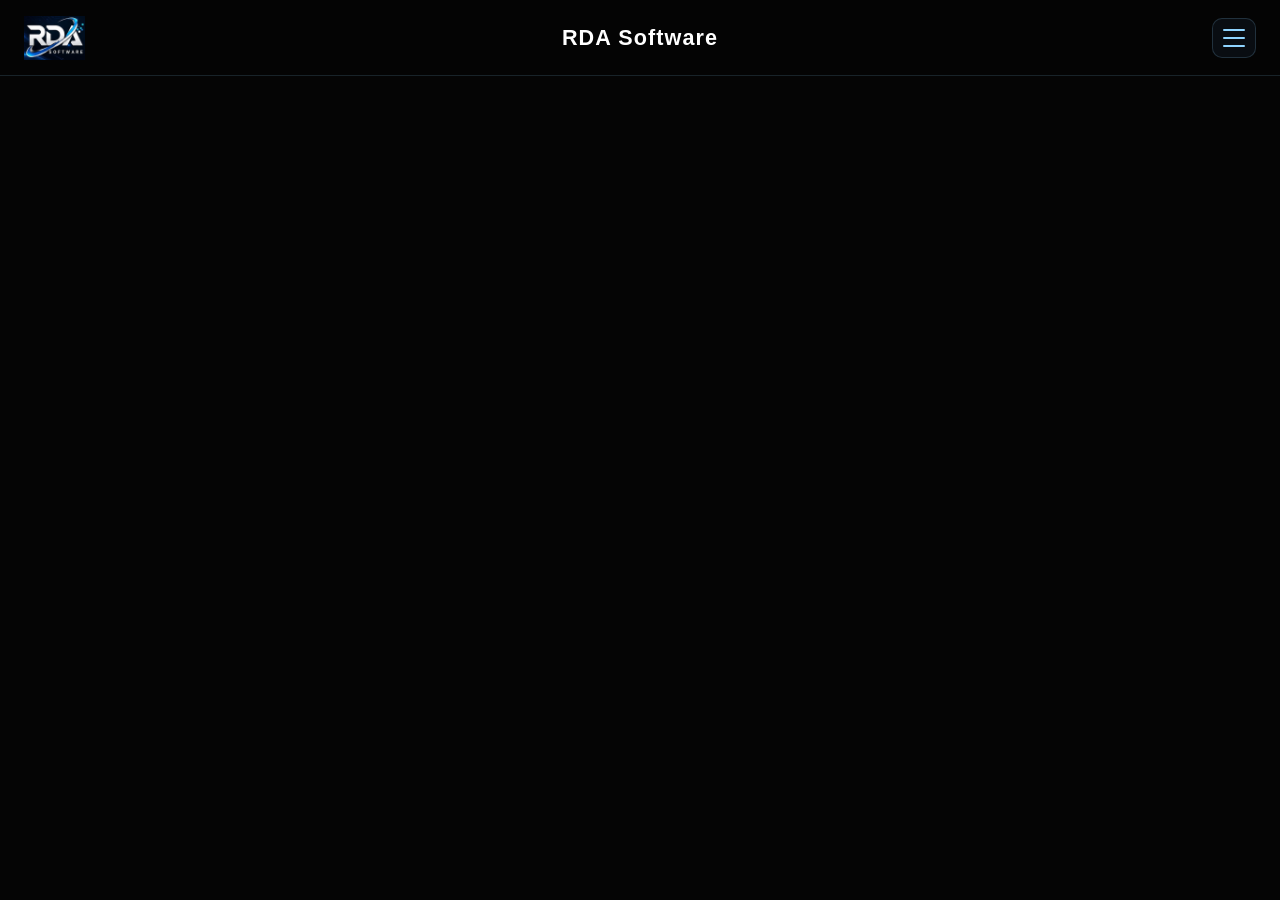
==== commit bb0ec922: "Add initial HTML structure for RDA Software" ====
--- a/index.html
+++ b/index.html
@@ -1,5 +1,3 @@
-<!-- index.html -->
-
 <!DOCTYPE html>
 <html lang="pt-BR">
 <head>
@@ -35,112 +33,5 @@
 </header>
 
 <nav class="menu-lateral" id="menuLateral" aria-label="Menu principal">
-    <a href="index.html" data-i18n="menuHome">Home</a>
-    <a href="sobre.html" data-i18n="menuSobre">Sobre...</a>
-
-    <details>
-        <summary data-i18n="menuApps">Aplicativos</summary>
-
-        <a href="#" data-i18n="app01">RDAConverter</a>
-        <a href="#" data-i18n="app02">Aplicativo 02</a>
-        <a href="#" data-i18n="app03">Aplicativo 03</a>
-        <a href="#" data-i18n="app04">Aplicativo 04</a>
-        <a href="#" data-i18n="app05">Aplicativo 05</a>
-        <a href="#" data-i18n="app06">Aplicativo 06</a>
-        <a href="#" data-i18n="app07">Aplicativo 07</a>
-        <a href="#" data-i18n="app08">Aplicativo 08</a>
-        <a href="#" data-i18n="app09">Aplicativo 09</a>
-        <a href="#" data-i18n="app10">Aplicativo 10</a>
-
-        <span class="menu-aviso" data-i18n="maisApps">
-            Mais aplicativos em desenvolvimento...
-        </span>
-    </details>
-
-    <details>
-        <summary data-i18n="menuIdioma">Idioma</summary>
-
-        <button class="idioma-btn" type="button" data-lang="pt-BR">🇧🇷 Português</button>
-        <button class="idioma-btn" type="button" data-lang="en">🇺🇸 English</button>
-        <button class="idioma-btn" type="button" data-lang="fr">🇫🇷 Français</button>
-        <button class="idioma-btn" type="button" data-lang="es">🇪🇸 Español</button>
-        <button class="idioma-btn" type="button" data-lang="de">🇩🇪 Deutsch</button>
-        <button class="idioma-btn" type="button" data-lang="ru">🇷🇺 Русский</button>
-        <button class="idioma-btn" type="button" data-lang="zh-CN">🇨🇳 中文</button>
-    </details>
-
-    <a href="#" data-i18n="menuContato">Contato</a>
-    <a href="#" data-i18n="menuPrivacidade">Privacidade</a>
-    <a href="#" data-i18n="menuTermos">Termos de uso</a>
-</nav>
-
-<div class="menu-fundo" id="menuFundo"></div>
-
-<main>
-
-    <section class="hero-carrossel" aria-label="Carrossel institucional RDA Software">
-        <div class="carrossel" id="carrosselRDA">
-
-            <img class="carrossel-img ativa" src="assets/img/carrossel/banner-01.webp" alt="Entrada futurista da RDA Software">
-            <img class="carrossel-img" src="assets/img/carrossel/banner-02.webp" alt="Corredor tecnológico com servidores">
-            <img class="carrossel-img" src="assets/img/carrossel/banner-03.webp" alt="Sala de servidores com holograma Linux">
-            <img class="carrossel-img" src="assets/img/carrossel/banner-04.webp" alt="Infraestrutura cloud com hologramas">
-            <img class="carrossel-img" src="assets/img/carrossel/banner-05.webp" alt="Fábrica de software com técnicos">
-            <img class="carrossel-img" src="assets/img/carrossel/banner-06.webp" alt="Código em tela holográfica">
-            <img class="carrossel-img" src="assets/img/carrossel/banner-07.webp" alt="Cliente satisfeita com resultados">
-            <img class="carrossel-img" src="assets/img/carrossel/banner-08.webp" alt="Carro futurista saindo da RDA Software">
-
-            <div class="carrossel-overlay"></div>
-
-            <div class="hero-texto">
-                <h1 data-i18n="heroTitulo">
-                    Tecnologia gratuita, acessível e inteligente para todos.
-                </h1>
-
-                <p data-i18n="heroSubtitulo">
-                    Desenvolvemos aplicativos Android gratuitos, simples e eficientes, com suporte multilíngue e foco em soluções úteis para o dia a dia.
-                </p>
-            </div>
-
-        </div>
-    </section>
-
-    <section class="secao">
-        <h2 data-i18n="sobreTitulo">Sobre a RDA Software</h2>
-
-        <p data-i18n="sobreTexto1">
-            A RDA Software é um projeto dedicado à criação de soluções digitais úteis, gratuitas e acessíveis para Android.
-        </p>
-
-        <p data-i18n="sobreTexto2">
-            Nosso objetivo é desenvolver aplicativos leves, objetivos e traduzidos para múltiplos idiomas, permitindo que usuários de diferentes países tenham acesso a ferramentas práticas sem barreiras.
-        </p>
-    </section>
-
-    <section class="secao cards">
-        <article class="card">
-            <h3 data-i18n="cardGratisTitulo">Aplicativos gratuitos</h3>
-            <p data-i18n="cardGratisTexto">Soluções Android para uso gratuito por qualquer pessoa.</p>
-        </article>
-
-        <article class="card">
-            <h3 data-i18n="cardIdiomasTitulo">7 idiomas</h3>
-            <p data-i18n="cardIdiomasTexto">Português, Inglês, Francês, Espanhol, Alemão, Russo e Mandarim.</p>
-        </article>
-
-        <article class="card">
-            <h3 data-i18n="cardTecnologiaTitulo">Tecnologia com propósito</h3>
-            <p data-i18n="cardTecnologiaTexto">Ferramentas simples, úteis, acessíveis e pensadas para o dia a dia.</p>
-        </article>
-    </section>
-
-</main>
-
-<footer class="rodape">
-    <p>© <span id="anoAtual"></span> RDA Software</p>
-</footer>
-
-<script src="assets/js/main.js"></script>
-
-</body>
-</html>
+    <a href="rdasoftware.com.br" data-i18n="menuHome">Home</a>
+    <a href="rdasoftware.com.br/sobre.html" data-i18
--- a/assets/css/style.css
+++ b/assets/css/style.css
@@ -1,4 +1,8 @@
 /* assets/css/style.css */
+
+/* ===========================
+   RESET
+=========================== */
 
 * {
     margin: 0;
@@ -6,378 +10,570 @@
     box-sizing: border-box;
 }
 
+/* ===========================
+   VARIÁVEIS
+=========================== */
+
 :root {
+
     --background: #050505;
     --background-secondary: #0B0F14;
+
     --text: #FFFFFF;
     --text-secondary: #B8C2CC;
+
     --primary: #2F80ED;
     --primary-hover: #56A8FF;
+
     --neon: #8FD4FF;
-    --glass: rgba(143, 212, 255, 0.12);
-    --border: rgba(143, 212, 255, 0.22);
-}
-
-html {
-    scroll-behavior: smooth;
-}
-
-body {
-    font-family: Arial, sans-serif;
-    background: var(--background);
-    color: var(--text);
-    overflow-x: hidden;
-}
-
-.topo {
-    position: fixed;
-    top: 0;
-    left: 0;
-    z-index: 50;
-    width: 100%;
-    height: 76px;
-    background: rgba(5, 5, 5, 0.82);
-    backdrop-filter: blur(18px);
-    border-bottom: 1px solid rgba(143, 212, 255, 0.16);
-    display: flex;
-    align-items: center;
-    justify-content: center;
-    padding: 0 28px;
-}
-
-.topo-logo-link {
-    position: absolute;
-    left: 28px;
-    display: flex;
-    align-items: center;
-}
-
-.topo-logo {
-    height: 44px;
-    width: auto;
-    display: block;
-}
-
-.topo-titulo {
-    font-size: 1.35rem;
-    font-weight: 700;
-    letter-spacing: 0.06em;
-    color: var(--text);
-    text-shadow: 0 0 18px rgba(47, 128, 237, 0.45);
-}
-
-.menu-botao {
-    position: absolute;
-    right: 28px;
-    width: 46px;
-    height: 40px;
-    border: 1px solid var(--border);
-    border-radius: 10px;
-    background: rgba(11, 15, 20, 0.88);
-    display: flex;
-    flex-direction: column;
-    justify-content: center;
-    gap: 6px;
-    padding: 0 10px;
-    cursor: pointer;
-}
-
-.menu-botao span {
-    width: 100%;
-    height: 2px;
-    background: var(--neon);
-    border-radius: 999px;
-    box-shadow: 0 0 10px rgba(143, 212, 255, 0.8);
-}
-
-.menu-lateral {
-    position: fixed;
-    top: 0;
-    right: -340px;
-    z-index: 80;
-    width: 320px;
-    height: 100vh;
-    padding: 96px 24px 32px;
-    background: rgba(5, 5, 5, 0.96);
-    border-left: 1px solid var(--border);
-    backdrop-filter: blur(20px);
-    transition: right 0.35s ease;
-    overflow-y: auto;
-}
-
-.menu-lateral.aberto {
-    right: 0;
+
+    --glass: rgba(143,212,255,.12);
+    --border: rgba(143,212,255,.18);
+
+}
+
+/* ===========================
+   GERAL
+=========================== */
+
+html{
+
+    scroll-behavior:smooth;
+
+}
+
+body{
+
+    font-family:Arial,Helvetica,sans-serif;
+
+    background:var(--background);
+
+    color:var(--text);
+
+    overflow-x:hidden;
+
+}
+
+/* ===========================
+   HEADER
+=========================== */
+
+.topo{
+
+    position:fixed;
+
+    top:0;
+
+    left:0;
+
+    width:100%;
+
+    height:76px;
+
+    z-index:1000;
+
+    background:rgba(5,5,5,.82);
+
+    backdrop-filter:blur(18px);
+
+    border-bottom:1px solid rgba(143,212,255,.15);
+
+    display:flex;
+
+    align-items:center;
+
+    justify-content:center;
+
+    padding:0 24px;
+
+}
+
+.topo-logo-link{
+
+    position:absolute;
+
+    left:24px;
+
+    display:flex;
+
+    align-items:center;
+
+}
+
+.topo-logo{
+
+    display:block;
+
+    height:44px;
+
+    width:auto;
+
+}
+
+.topo-titulo{
+
+    font-size:1.35rem;
+
+    font-weight:700;
+
+    letter-spacing:.05em;
+
+}
+
+/* ===========================
+   MENU HAMBÚRGUER
+=========================== */
+
+.menu-botao{
+
+    position:absolute;
+
+    right:24px;
+
+    width:44px;
+
+    height:40px;
+
+    background:rgba(11,15,20,.90);
+
+    border:1px solid var(--border);
+
+    border-radius:10px;
+
+    display:flex;
+
+    flex-direction:column;
+
+    justify-content:center;
+
+    gap:6px;
+
+    padding:0 10px;
+
+    cursor:pointer;
+
+}
+
+.menu-botao span{
+
+    width:100%;
+
+    height:2px;
+
+    background:var(--neon);
+
+    border-radius:999px;
+
+}
+
+.menu-lateral{
+
+    position:fixed;
+
+    top:0;
+
+    right:-340px;
+
+    width:320px;
+
+    height:100vh;
+
+    z-index:1200;
+
+    background:rgba(5,5,5,.97);
+
+    border-left:1px solid var(--border);
+
+    backdrop-filter:blur(20px);
+
+    transition:right .35s ease;
+
+    overflow-y:auto;
+
+    padding:95px 24px 30px;
+
+}
+
+.menu-lateral.aberto{
+
+    right:0;
+
 }
 
 .menu-lateral a,
+
 .menu-lateral summary,
-.idioma-btn {
-    display: block;
-    width: 100%;
-    color: var(--text);
-    text-decoration: none;
-    font-size: 1rem;
-    padding: 13px 0;
-    border-bottom: 1px solid rgba(143, 212, 255, 0.10);
-    cursor: pointer;
-    background: none;
-    border-left: 0;
-    border-right: 0;
-    border-top: 0;
-    text-align: left;
+
+.idioma-btn{
+
+    display:block;
+
+    width:100%;
+
+    padding:13px 0;
+
+    color:var(--text);
+
+    text-decoration:none;
+
+    background:none;
+
+    border:none;
+
+    text-align:left;
+
+    cursor:pointer;
+
+    font-size:1rem;
+
+    border-bottom:1px solid rgba(255,255,255,.06);
+
 }
 
 .menu-lateral a:hover,
+
 .menu-lateral summary:hover,
+
 .idioma-btn:hover,
-.idioma-btn.ativo {
-    color: var(--neon);
-}
-
-.menu-aviso {
-    display: block;
-    padding: 12px 0;
-    color: var(--text-secondary);
-    font-size: 0.9rem;
-}
-
-.menu-fundo {
-    position: fixed;
-    inset: 0;
-    z-index: 70;
-    background: rgba(0, 0, 0, 0.65);
-    display: none;
-}
-
-.menu-fundo.aberto {
-    display: block;
-}
-
-.hero-carrossel {
-    width: 100%;
-    background: var(--background);
-}
-
-.carrossel {
-    position: relative;
-    width: 100%;
-    height: 100vh;
-    min-height: 620px;
-    max-height: 980px;
-    overflow: hidden;
-    background: var(--background);
-}
-
-.carrossel-img {
-    position: absolute;
-    inset: 0;
-    width: 100%;
-    height: 100%;
-    object-fit: cover;
-    opacity: 0;
-    transform: scale(1.08) translateX(0);
+
+.idioma-btn.ativo{
+
+    color:var(--neon);
+
+}
+
+.menu-aviso{
+
+    display:block;
+
+    color:var(--text-secondary);
+
+    font-size:.90rem;
+
+    padding:12px 0;
+
+}
+
+.menu-fundo{
+
+    position:fixed;
+
+    inset:0;
+
+    background:rgba(0,0,0,.65);
+
+    z-index:1100;
+
+    display:none;
+
+}
+
+.menu-fundo.aberto{
+
+    display:block;
+
+}
+
+/* ===========================
+   CARROSSEL
+=========================== */
+
+.hero-carrossel{
+
+    width:100%;
+
+    margin-top:76px;
+
+    background:#050505;
+
+}
+
+.carrossel{
+
+    position:relative;
+
+    width:100%;
+
+    aspect-ratio:16/9;
+
+    background:#050505;
+
+    overflow:hidden;
+
+}
+
+.carrossel-img{
+
+    position:absolute;
+
+    inset:0;
+
+    width:100%;
+
+    height:100%;
+
+    object-fit:contain;
+
+    object-position:center center;
+
+    opacity:0;
+
+    transform:scale(1);
+
     transition:
-        opacity 2.2s ease-in-out,
-        transform 9s ease-in-out;
-    will-change: opacity, transform;
-}
-
-.carrossel-img.ativa {
-    opacity: 1;
-    transform: scale(1.01) translateX(-1.5%);
-    z-index: 1;
-}
-
-.carrossel-overlay {
-    position: absolute;
-    inset: 0;
-    z-index: 2;
-    background:
-        linear-gradient(
-            to bottom,
-            rgba(5, 5, 5, 0.20) 0%,
-            rgba(5, 5, 5, 0.10) 40%,
-            rgba(5, 5, 5, 0.92) 100%
-        ),
-        linear-gradient(
-            to right,
-            rgba(5, 5, 5, 0.68) 0%,
-            rgba(5, 5, 5, 0.12) 45%,
-            rgba(5, 5, 5, 0.55) 100%
-        );
-    pointer-events: none;
-}
-
-.hero-texto {
-    position: absolute;
-    left: 6%;
-    bottom: 80px;
-    z-index: 3;
-    max-width: 760px;
-}
-
-.hero-texto h1 {
-    font-size: clamp(2.2rem, 5vw, 5.4rem);
-    line-height: 1;
-    margin-bottom: 22px;
-    font-weight: 900;
-    text-shadow: 0 0 28px rgba(47, 128, 237, 0.55);
-}
-
-.hero-texto p {
-    font-size: clamp(1rem, 2vw, 1.35rem);
-    line-height: 1.55;
-    color: var(--text-secondary);
-    max-width: 680px;
-}
-
-.secao {
-    max-width: 1180px;
-    margin: 0 auto;
-    padding: 90px 28px;
-}
-
-.secao h2,
-.secao h1 {
-    font-size: clamp(2rem, 4vw, 3.6rem);
-    margin-bottom: 28px;
-    color: var(--text);
-}
-
-.secao p {
-    color: var(--text-secondary);
-    font-size: 1.12rem;
-    line-height: 1.8;
-    margin-bottom: 18px;
-}
-
-.cards {
-    display: grid;
-    grid-template-columns: repeat(3, 1fr);
-    gap: 24px;
-}
-
-.card {
-    background:
-        linear-gradient(
-            145deg,
-            rgba(11, 15, 20, 0.95),
-            rgba(5, 5, 5, 0.95)
-        );
-    border: 1px solid var(--border);
-    border-radius: 22px;
-    padding: 34px;
-    box-shadow: 0 0 38px rgba(47, 128, 237, 0.10);
-}
-
-.card h3 {
-    font-size: 1.4rem;
-    margin-bottom: 16px;
-    color: var(--neon);
-}
-
-.autor {
-    padding-top: 150px;
-    text-align: center;
-    max-width: 900px;
-}
-
-.autor-foto {
-    width: 220px;
-    height: 220px;
-    object-fit: cover;
-    border-radius: 50%;
-    border: 2px solid var(--neon);
-    box-shadow: 0 0 40px rgba(143, 212, 255, 0.35);
-    margin-bottom: 34px;
-}
-
-.rodape {
-    padding: 38px 24px;
-    text-align: center;
-    color: var(--text-secondary);
-    border-top: 1px solid rgba(143, 212, 255, 0.14);
-    background: var(--background-secondary);
-}
-
-@media (max-width: 1024px) {
-    .carrossel {
-        height: 78vh;
-        min-height: 560px;
-    }
-
-    .cards {
-        grid-template-columns: 1fr;
-    }
-}
-
-@media (max-width: 768px) {
-    .topo {
-        height: 68px;
-        padding: 0 18px;
-    }
-
-    .topo-logo-link {
-        left: 18px;
-    }
-
-    .topo-logo {
-        height: 36px;
-    }
-
-    .topo-titulo {
-        font-size: 1rem;
-    }
-
-    .menu-botao {
-        right: 18px;
-    }
-
-    .carrossel {
-        height: 72vh;
-        min-height: 500px;
-    }
-
-    .hero-texto {
-        left: 24px;
-        right: 24px;
-        bottom: 48px;
-    }
-
-    .secao {
-        padding: 70px 24px;
-    }
-}
-
-@media (max-width: 480px) {
-    .topo-titulo {
-        font-size: 0.92rem;
-    }
-
-    .topo-logo {
-        height: 32px;
-    }
-
-    .carrossel {
-        height: 68vh;
-        min-height: 430px;
-    }
-
-    .hero-texto h1 {
-        font-size: 2.1rem;
-    }
-
-    .hero-texto p {
-        font-size: 0.98rem;
-    }
-
-    .menu-lateral {
-        width: 86vw;
-        right: -86vw;
-    }
-
-    .autor-foto {
-        width: 180px;
-        height: 180px;
-    }
-   }
+
+        opacity 2.4s ease,
+
+        transform 10s linear;
+
+    background:#050505;
+
+}
+
+.carrossel-img.ativa{
+
+    opacity:1;
+
+    transform:scale(1.03);
+
+    z-index:1;
+
+}
+
+.carrossel-overlay{
+
+    position:absolute;
+
+    inset:0;
+
+    pointer-events:none;
+
+    background:transparent;
+
+    z-index:2;
+
+}
+
+/* ===========================
+   INTRO
+=========================== */
+
+.hero-intro{
+
+    padding:60px 24px 40px;
+
+    text-align:center;
+
+}
+
+.container{
+
+    width:100%;
+
+    max-width:920px;
+
+    margin:auto;
+
+}
+
+.hero-intro h1{
+
+    font-size:clamp(1.7rem,3vw,2.7rem);
+
+    margin-bottom:18px;
+
+    font-weight:700;
+
+}
+
+.hero-intro p{
+
+    font-size:1.05rem;
+
+    color:var(--text-secondary);
+
+    line-height:1.8;
+
+}
+
+/* ===========================
+   SEÇÕES
+=========================== */
+
+.secao{
+
+    max-width:1180px;
+
+    margin:auto;
+
+    padding:70px 24px;
+
+}
+
+.secao h2{
+
+    font-size:2.3rem;
+
+    margin-bottom:22px;
+
+}
+
+.secao p{
+
+    color:var(--text-secondary);
+
+    line-height:1.8;
+
+    font-size:1.05rem;
+
+}
+
+/* ===========================
+   CARDS
+=========================== */
+
+.cards{
+
+    display:grid;
+
+    grid-template-columns:repeat(3,1fr);
+
+    gap:24px;
+
+}
+
+.card{
+
+    background:linear-gradient(
+
+        145deg,
+
+        rgba(11,15,20,.95),
+
+        rgba(5,5,5,.95)
+
+    );
+
+    border:1px solid var(--border);
+
+    border-radius:20px;
+
+    padding:28px;
+
+}
+
+.card h3{
+
+    color:var(--neon);
+
+    margin-bottom:16px;
+
+}
+
+.card p{
+
+    margin:0;
+
+}
+
+/* ===========================
+   RODAPÉ
+=========================== */
+
+.rodape{
+
+    text-align:center;
+
+    padding:40px 24px;
+
+    background:var(--background-secondary);
+
+    color:var(--text-secondary);
+
+    border-top:1px solid rgba(255,255,255,.06);
+
+}
+
+/* ===========================
+   RESPONSIVO
+=========================== */
+
+@media (max-width:1024px){
+
+    .cards{
+
+        grid-template-columns:1fr;
+
+    }
+
+}
+
+@media (max-width:768px){
+
+    .topo{
+
+        height:68px;
+
+    }
+
+    .topo-logo{
+
+        height:36px;
+
+    }
+
+    .topo-titulo{
+
+        font-size:1rem;
+
+    }
+
+    .hero-carrossel{
+
+        margin-top:68px;
+
+    }
+
+    .hero-intro{
+
+        padding:48px 20px 30px;
+
+    }
+
+}
+
+@media (max-width:480px){
+
+    .topo-logo{
+
+        height:32px;
+
+    }
+
+    .topo-titulo{
+
+        font-size:.92rem;
+
+    }
+
+    .menu-lateral{
+
+        width:86vw;
+
+        right:-86vw;
+
+    }
+
+    .hero-intro h1{
+
+        font-size:1.55rem;
+
+    }
+
+    .hero-intro p{
+
+        font-size:.95rem;
+
+    }
+
+    }
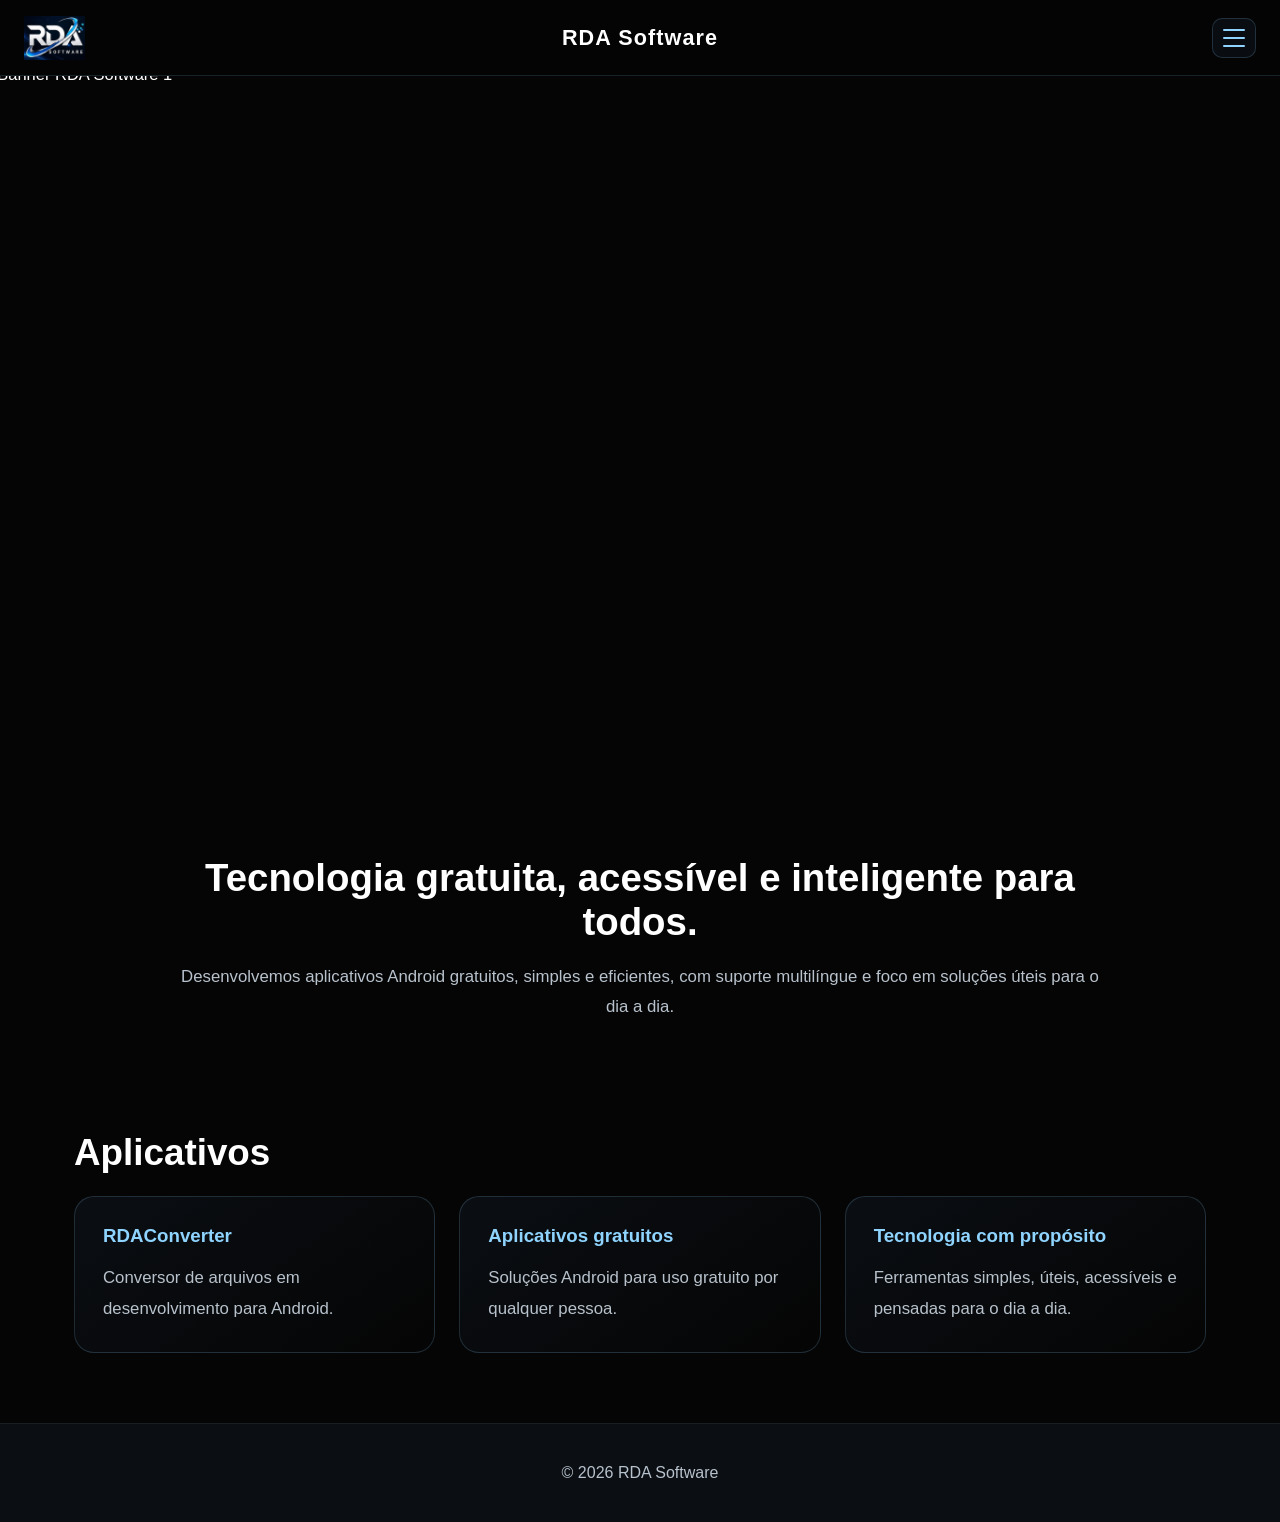
==== commit 353c31fb: "Add files via upload" ====
--- a/index.html
+++ b/index.html
@@ -2,36 +2,68 @@
 <html lang="pt-BR">
 <head>
     <meta charset="UTF-8">
-
     <meta name="viewport" content="width=device-width, initial-scale=1.0">
-
     <title>RDA Software</title>
-
-    <meta name="description" content="RDA Software - Tecnologia gratuita, acessível e inteligente para todos. Aplicativos Android gratuitos com suporte multilíngue.">
-
+    <meta name="description" content="RDA Software - Tecnologia gratuita, acessível e inteligente para todos.">
     <link rel="stylesheet" href="assets/css/style.css">
 </head>
-
 <body>
-
 <header class="topo">
-    <a class="topo-logo-link" href="https://rdasoftware.com.br" aria-label="Ir para a página inicial da RDA Software">
-        <img
-            class="topo-logo"
-            src="assets/img/logo/rdalogo.webp"
-            alt="RDA Software"
-        >
+    <a class="topo-logo-link" href="index.html" aria-label="RDA Software Home">
+        <img class="topo-logo" src="assets/img/logo/rdalogo.webp" alt="RDA Software">
     </a>
-
     <div class="topo-titulo">RDA Software</div>
-
     <button class="menu-botao" id="menuBotao" type="button" aria-label="Abrir menu">
-        <span></span>
-        <span></span>
-        <span></span>
+        <span></span><span></span><span></span>
     </button>
 </header>
 
 <nav class="menu-lateral" id="menuLateral" aria-label="Menu principal">
-    <a href="rdasoftware.com.br" data-i18n="menuHome">Home</a>
-    <a href="rdasoftware.com.br/sobre.html" data-i18
+    <a href="index.html" data-i18n="menuHome">Home</a>
+    <a href="sobre.html" data-i18n="menuSobre">Sobre...</a>
+    <a href="#aplicativos" data-i18n="menuApps">Aplicativos</a>
+    <details>
+        <summary data-i18n="menuIdioma">Idioma</summary>
+        <button class="idioma-btn" type="button" data-lang="pt-BR">Português</button>
+        <button class="idioma-btn" type="button" data-lang="en">English</button>
+        <button class="idioma-btn" type="button" data-lang="fr">Français</button>
+        <button class="idioma-btn" type="button" data-lang="es">Español</button>
+        <button class="idioma-btn" type="button" data-lang="de">Deutsch</button>
+        <button class="idioma-btn" type="button" data-lang="ru">Русский</button>
+        <button class="idioma-btn" type="button" data-lang="zh-CN">中文</button>
+    </details>
+</nav>
+<div class="menu-fundo" id="menuFundo"></div>
+
+<main>
+    <section class="hero-carrossel" aria-label="Banners RDA Software">
+        <div class="carrossel" id="carrosselRDA">
+            <img class="carrossel-img ativa" src="assets/img/banner/banner01.webp" alt="Banner RDA Software 1">
+            <img class="carrossel-img" src="assets/img/banner/banner02.webp" alt="Banner RDA Software 2">
+            <img class="carrossel-img" src="assets/img/banner/banner03.webp" alt="Banner RDA Software 3">
+        </div>
+    </section>
+
+    <section class="hero-intro">
+        <div class="container">
+            <h1 data-i18n="heroTitulo">Tecnologia gratuita, acessível e inteligente para todos.</h1>
+            <p data-i18n="heroSubtitulo">Desenvolvemos aplicativos Android gratuitos, simples e eficientes, com suporte multilíngue e foco em soluções úteis para o dia a dia.</p>
+        </div>
+    </section>
+
+    <section class="secao" id="aplicativos">
+        <h2 data-i18n="menuApps">Aplicativos</h2>
+        <div class="cards">
+            <article class="card"><h3 data-i18n="app01">RDAConverter</h3><p>Conversor de arquivos em desenvolvimento para Android.</p></article>
+            <article class="card"><h3 data-i18n="cardGratisTitulo">Aplicativos gratuitos</h3><p data-i18n="cardGratisTexto">Soluções Android para uso gratuito por qualquer pessoa.</p></article>
+            <article class="card"><h3 data-i18n="cardTecnologiaTitulo">Tecnologia com propósito</h3><p data-i18n="cardTecnologiaTexto">Ferramentas simples, úteis, acessíveis e pensadas para o dia a dia.</p></article>
+        </div>
+    </section>
+</main>
+
+<footer class="rodape">
+    <p>© <span id="anoAtual"></span> RDA Software</p>
+</footer>
+<script src="assets/js/main.js"></script>
+</body>
+</html>
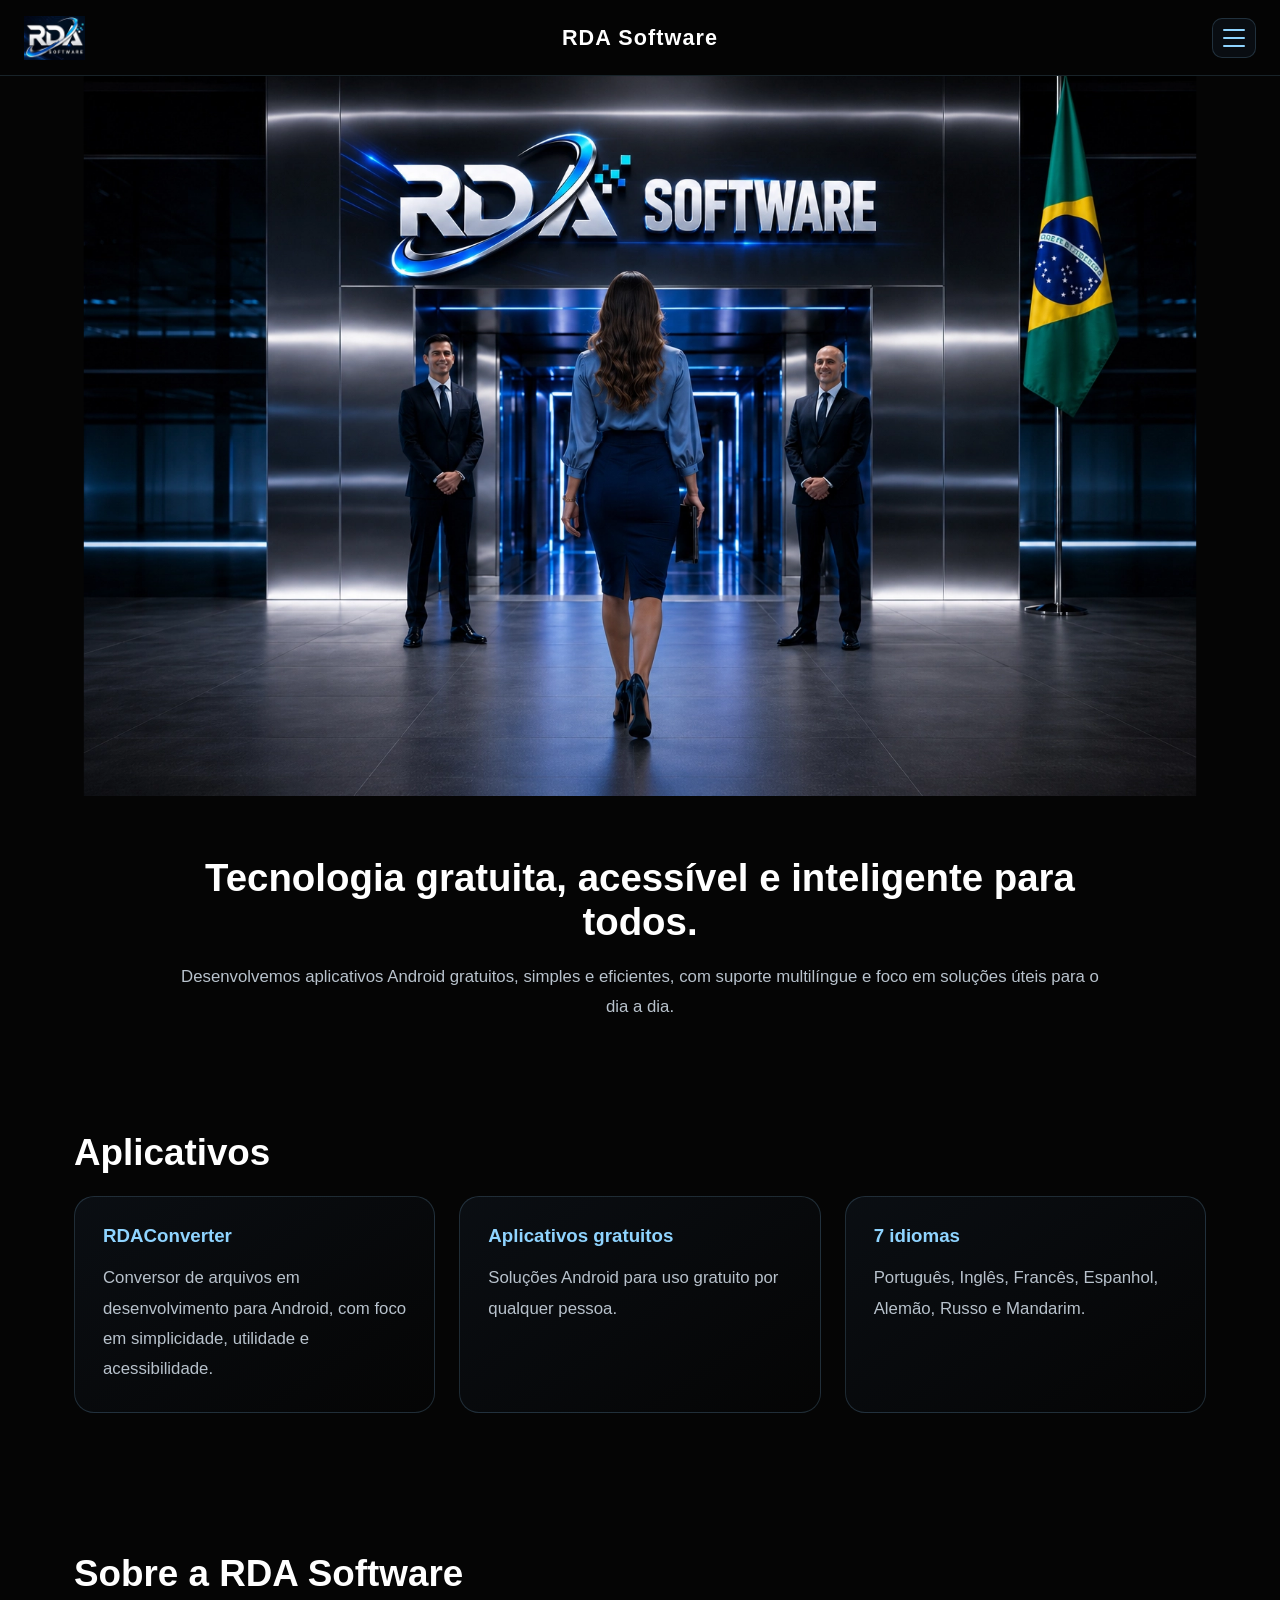
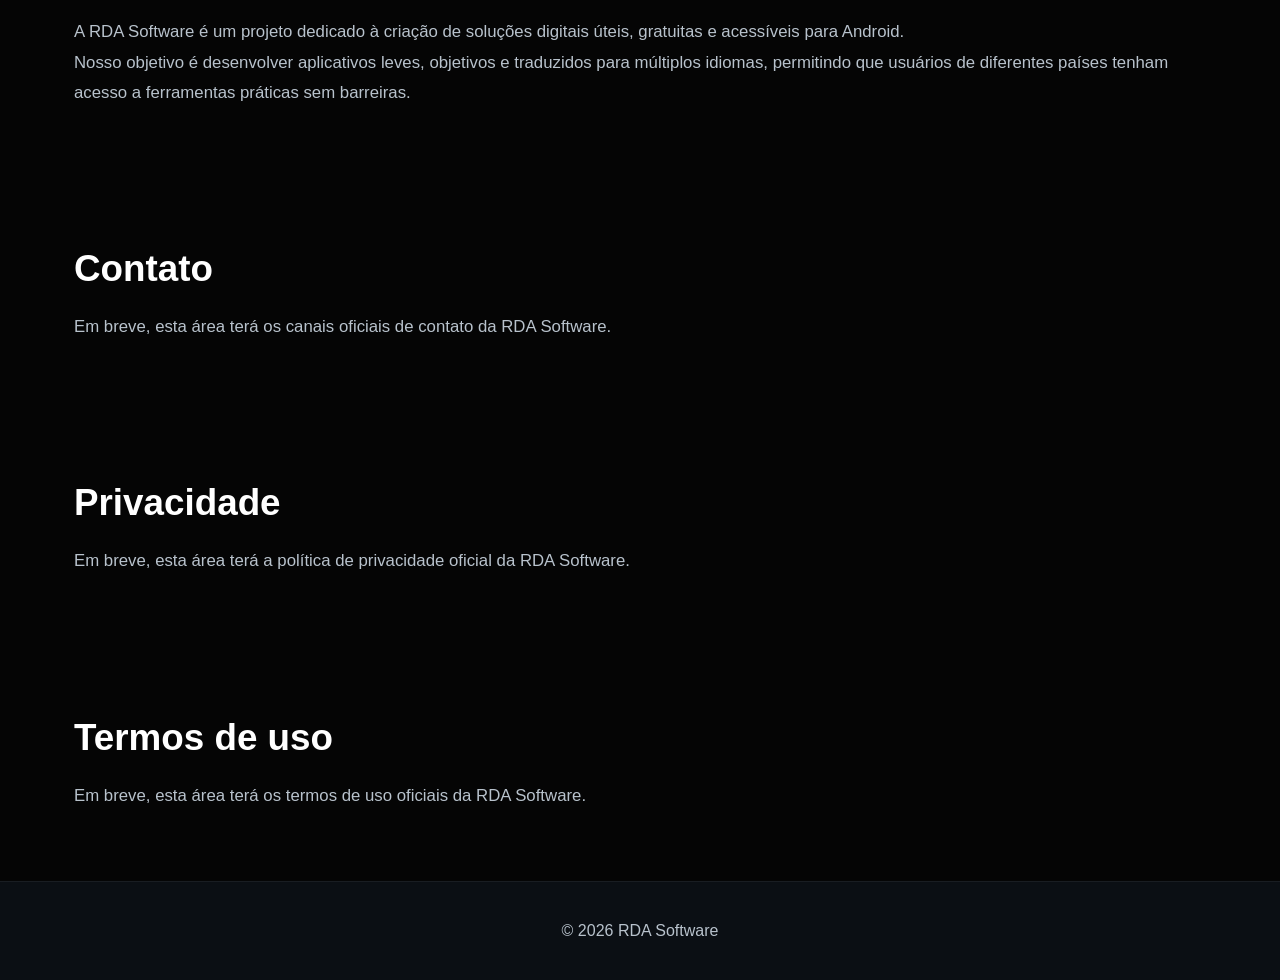
==== commit 3950fcee: "Add files via upload" ====
--- a/index.html
+++ b/index.html
@@ -1,27 +1,57 @@
+<!-- index.html -->
+
 <!DOCTYPE html>
 <html lang="pt-BR">
 <head>
     <meta charset="UTF-8">
+
     <meta name="viewport" content="width=device-width, initial-scale=1.0">
+
     <title>RDA Software</title>
-    <meta name="description" content="RDA Software - Tecnologia gratuita, acessível e inteligente para todos.">
-    <link rel="stylesheet" href="assets/css/style.css">
+
+    <meta name="description" content="RDA Software - Tecnologia gratuita, acessível e inteligente para todos. Aplicativos Android gratuitos com suporte multilíngue.">
+
+    <link rel="stylesheet" href="assets/css/style.css?v=3">
 </head>
+
 <body>
+
 <header class="topo">
-    <a class="topo-logo-link" href="index.html" aria-label="RDA Software Home">
-        <img class="topo-logo" src="assets/img/logo/rdalogo.webp" alt="RDA Software">
+    <a class="topo-logo-link" href="index.html" aria-label="Ir para a página inicial da RDA Software">
+        <img
+            class="topo-logo"
+            src="assets/img/logo/rdalogo.webp"
+            alt="RDA Software"
+        >
     </a>
+
     <div class="topo-titulo">RDA Software</div>
+
     <button class="menu-botao" id="menuBotao" type="button" aria-label="Abrir menu">
-        <span></span><span></span><span></span>
+        <span></span>
+        <span></span>
+        <span></span>
     </button>
 </header>
 
 <nav class="menu-lateral" id="menuLateral" aria-label="Menu principal">
     <a href="index.html" data-i18n="menuHome">Home</a>
     <a href="sobre.html" data-i18n="menuSobre">Sobre...</a>
-    <a href="#aplicativos" data-i18n="menuApps">Aplicativos</a>
+
+    <details>
+        <summary data-i18n="menuApps">Aplicativos</summary>
+        <a href="#aplicativos" data-i18n="app01">RDAConverter</a>
+        <a href="#aplicativos" data-i18n="app02">Aplicativo 02</a>
+        <a href="#aplicativos" data-i18n="app03">Aplicativo 03</a>
+        <a href="#aplicativos" data-i18n="app04">Aplicativo 04</a>
+        <a href="#aplicativos" data-i18n="app05">Aplicativo 05</a>
+        <a href="#aplicativos" data-i18n="app06">Aplicativo 06</a>
+        <a href="#aplicativos" data-i18n="app07">Aplicativo 07</a>
+        <a href="#aplicativos" data-i18n="app08">Aplicativo 08</a>
+        <a href="#aplicativos" data-i18n="app09">Aplicativo 09</a>
+        <a href="#aplicativos" data-i18n="app10">Aplicativo 10</a>
+    </details>
+
     <details>
         <summary data-i18n="menuIdioma">Idioma</summary>
         <button class="idioma-btn" type="button" data-lang="pt-BR">Português</button>
@@ -32,15 +62,26 @@
         <button class="idioma-btn" type="button" data-lang="ru">Русский</button>
         <button class="idioma-btn" type="button" data-lang="zh-CN">中文</button>
     </details>
+
+    <a href="#contato" data-i18n="menuContato">Contato</a>
+    <a href="#privacidade" data-i18n="menuPrivacidade">Privacidade</a>
+    <a href="#termos" data-i18n="menuTermos">Termos de uso</a>
 </nav>
+
 <div class="menu-fundo" id="menuFundo"></div>
 
 <main>
-    <section class="hero-carrossel" aria-label="Banners RDA Software">
+    <section class="hero-carrossel" aria-label="Banners da RDA Software">
         <div class="carrossel" id="carrosselRDA">
-            <img class="carrossel-img ativa" src="assets/img/banner/banner01.webp" alt="Banner RDA Software 1">
-            <img class="carrossel-img" src="assets/img/banner/banner02.webp" alt="Banner RDA Software 2">
-            <img class="carrossel-img" src="assets/img/banner/banner03.webp" alt="Banner RDA Software 3">
+            <img class="carrossel-img ativa" src="assets/img/carrossel/banner-01.webp" alt="Banner RDA Software 1" loading="eager">
+            <img class="carrossel-img" src="assets/img/carrossel/banner-02.webp" alt="Banner RDA Software 2" loading="lazy">
+            <img class="carrossel-img" src="assets/img/carrossel/banner-03.webp" alt="Banner RDA Software 3" loading="lazy">
+            <img class="carrossel-img" src="assets/img/carrossel/banner-04.webp" alt="Banner RDA Software 4" loading="lazy">
+            <img class="carrossel-img" src="assets/img/carrossel/banner-05.webp" alt="Banner RDA Software 5" loading="lazy">
+            <img class="carrossel-img" src="assets/img/carrossel/banner-06.webp" alt="Banner RDA Software 6" loading="lazy">
+            <img class="carrossel-img" src="assets/img/carrossel/banner-07.webp" alt="Banner RDA Software 7" loading="lazy">
+            <img class="carrossel-img" src="assets/img/carrossel/banner-08.webp" alt="Banner RDA Software 8" loading="lazy">
+            <div class="carrossel-overlay"></div>
         </div>
     </section>
 
@@ -53,17 +94,53 @@
 
     <section class="secao" id="aplicativos">
         <h2 data-i18n="menuApps">Aplicativos</h2>
+
         <div class="cards">
-            <article class="card"><h3 data-i18n="app01">RDAConverter</h3><p>Conversor de arquivos em desenvolvimento para Android.</p></article>
-            <article class="card"><h3 data-i18n="cardGratisTitulo">Aplicativos gratuitos</h3><p data-i18n="cardGratisTexto">Soluções Android para uso gratuito por qualquer pessoa.</p></article>
-            <article class="card"><h3 data-i18n="cardTecnologiaTitulo">Tecnologia com propósito</h3><p data-i18n="cardTecnologiaTexto">Ferramentas simples, úteis, acessíveis e pensadas para o dia a dia.</p></article>
+            <article class="card">
+                <h3 data-i18n="app01">RDAConverter</h3>
+                <p>Conversor de arquivos em desenvolvimento para Android, com foco em simplicidade, utilidade e acessibilidade.</p>
+            </article>
+
+            <article class="card">
+                <h3 data-i18n="cardGratisTitulo">Aplicativos gratuitos</h3>
+                <p data-i18n="cardGratisTexto">Soluções Android para uso gratuito por qualquer pessoa.</p>
+            </article>
+
+            <article class="card">
+                <h3 data-i18n="cardIdiomasTitulo">7 idiomas</h3>
+                <p data-i18n="cardIdiomasTexto">Português, Inglês, Francês, Espanhol, Alemão, Russo e Mandarim.</p>
+            </article>
         </div>
+    </section>
+
+    <section class="secao" id="sobre">
+        <h2 data-i18n="sobreTitulo">Sobre a RDA Software</h2>
+
+        <p data-i18n="sobreTexto1">A RDA Software é um projeto dedicado à criação de soluções digitais úteis, gratuitas e acessíveis para Android.</p>
+
+        <p data-i18n="sobreTexto2">Nosso objetivo é desenvolver aplicativos leves, objetivos e traduzidos para múltiplos idiomas, permitindo que usuários de diferentes países tenham acesso a ferramentas práticas sem barreiras.</p>
+    </section>
+
+    <section class="secao" id="contato">
+        <h2 data-i18n="menuContato">Contato</h2>
+        <p>Em breve, esta área terá os canais oficiais de contato da RDA Software.</p>
+    </section>
+
+    <section class="secao" id="privacidade">
+        <h2 data-i18n="menuPrivacidade">Privacidade</h2>
+        <p>Em breve, esta área terá a política de privacidade oficial da RDA Software.</p>
+    </section>
+
+    <section class="secao" id="termos">
+        <h2 data-i18n="menuTermos">Termos de uso</h2>
+        <p>Em breve, esta área terá os termos de uso oficiais da RDA Software.</p>
     </section>
 </main>
 
 <footer class="rodape">
     <p>© <span id="anoAtual"></span> RDA Software</p>
 </footer>
-<script src="assets/js/main.js"></script>
+
+<script src="assets/js/main.js?v=3"></script>
 </body>
 </html>
--- a/assets/css/style.css
+++ b/assets/css/style.css
@@ -577,3 +577,20 @@
     }
 
     }
+
+
+
+/* ==========================================================
+   PÁGINA SOBRE (RDA SOFTWARE)
+   ========================================================== */
+
+.pagina-sobre{padding-top:96px;background:var(--background);}
+.autor{max-width:980px;margin:0 auto;padding:48px 20px 70px;text-align:center;}
+.autor-foto{display:block;width:100%;max-width:760px;height:auto;margin:0 auto 34px;border-radius:18px;object-fit:contain;object-position:center;border:1px solid rgba(143,212,255,.22);box-shadow:0 0 38px rgba(47,128,237,.20);}
+.autor h1{font-size:clamp(2rem,5vw,3.2rem);line-height:1.15;margin-bottom:26px;}
+.autor p{max-width:860px;margin:0 auto 22px;font-size:clamp(1.08rem,2.8vw,1.35rem);line-height:1.85;color:var(--text-secondary);}
+@media (max-width:768px){
+.pagina-sobre{padding-top:82px;}
+.autor{padding:34px 16px 56px;}
+.autor-foto{max-width:100%;border-radius:14px;margin-bottom:28px;}
+  }
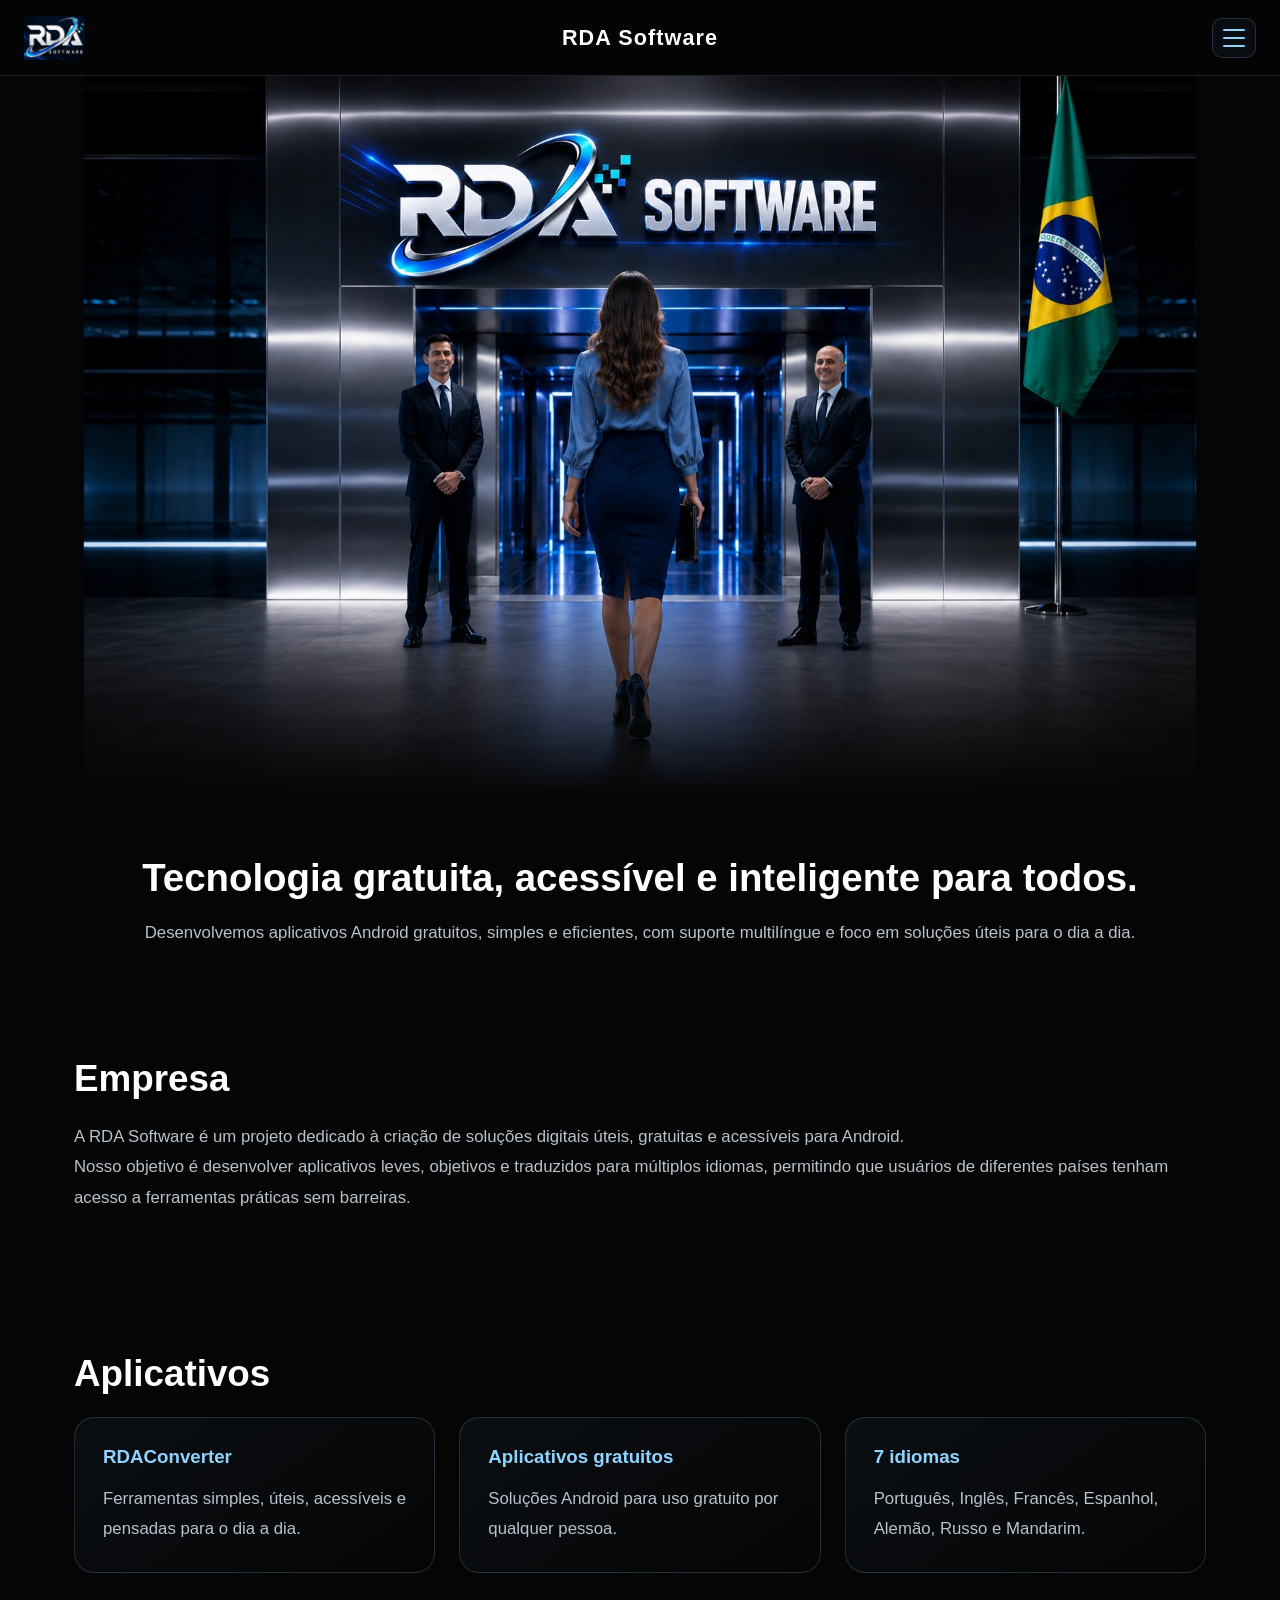
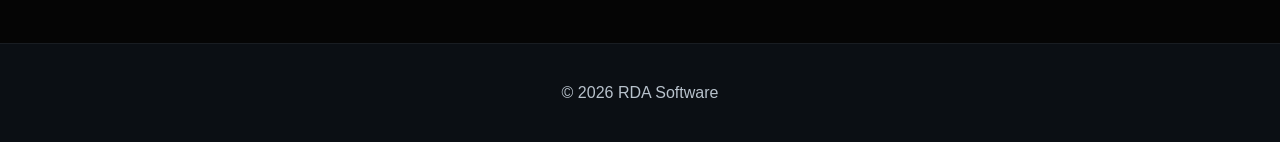
==== commit ed550f71: "Add files via upload" ====
--- a/index.html
+++ b/index.html
@@ -4,30 +4,22 @@
 <html lang="pt-BR">
 <head>
     <meta charset="UTF-8">
-
     <meta name="viewport" content="width=device-width, initial-scale=1.0">
-
     <title>RDA Software</title>
-
-    <meta name="description" content="RDA Software - Tecnologia gratuita, acessível e inteligente para todos. Aplicativos Android gratuitos com suporte multilíngue.">
-
-    <link rel="stylesheet" href="assets/css/style.css?v=3">
+    <meta name="description" content="RDA Software - Tecnologia gratuita, acessível e inteligente para todos.">
+    <link rel="stylesheet" href="assets/css/style.css?v=1">
 </head>
 
 <body>
 
 <header class="topo">
-    <a class="topo-logo-link" href="index.html" aria-label="Ir para a página inicial da RDA Software">
-        <img
-            class="topo-logo"
-            src="assets/img/logo/rdalogo.webp"
-            alt="RDA Software"
-        >
+    <a class="topo-logo-link" href="index.html" aria-label="Ir para a página inicial da RDA Software" data-i18n-aria="ariaHome">
+        <img class="topo-logo" src="assets/img/logo/rdalogo.webp" alt="RDA Software">
     </a>
 
     <div class="topo-titulo">RDA Software</div>
 
-    <button class="menu-botao" id="menuBotao" type="button" aria-label="Abrir menu">
+    <button class="menu-botao" id="menuBotao" type="button" aria-label="Abrir menu" data-i18n-aria="ariaAbrirMenu">
         <span></span>
         <span></span>
         <span></span>
@@ -36,21 +28,8 @@
 
 <nav class="menu-lateral" id="menuLateral" aria-label="Menu principal">
     <a href="index.html" data-i18n="menuHome">Home</a>
-    <a href="sobre.html" data-i18n="menuSobre">Sobre...</a>
-
-    <details>
-        <summary data-i18n="menuApps">Aplicativos</summary>
-        <a href="#aplicativos" data-i18n="app01">RDAConverter</a>
-        <a href="#aplicativos" data-i18n="app02">Aplicativo 02</a>
-        <a href="#aplicativos" data-i18n="app03">Aplicativo 03</a>
-        <a href="#aplicativos" data-i18n="app04">Aplicativo 04</a>
-        <a href="#aplicativos" data-i18n="app05">Aplicativo 05</a>
-        <a href="#aplicativos" data-i18n="app06">Aplicativo 06</a>
-        <a href="#aplicativos" data-i18n="app07">Aplicativo 07</a>
-        <a href="#aplicativos" data-i18n="app08">Aplicativo 08</a>
-        <a href="#aplicativos" data-i18n="app09">Aplicativo 09</a>
-        <a href="#aplicativos" data-i18n="app10">Aplicativo 10</a>
-    </details>
+    <a href="sobre.html" data-i18n="menuSobre">Sobre</a>
+    <a href="contato.html" data-i18n="menuContato">Contato</a>
 
     <details>
         <summary data-i18n="menuIdioma">Idioma</summary>
@@ -62,10 +41,6 @@
         <button class="idioma-btn" type="button" data-lang="ru">Русский</button>
         <button class="idioma-btn" type="button" data-lang="zh-CN">中文</button>
     </details>
-
-    <a href="#contato" data-i18n="menuContato">Contato</a>
-    <a href="#privacidade" data-i18n="menuPrivacidade">Privacidade</a>
-    <a href="#termos" data-i18n="menuTermos">Termos de uso</a>
 </nav>
 
 <div class="menu-fundo" id="menuFundo"></div>
@@ -92,13 +67,19 @@
         </div>
     </section>
 
-    <section class="secao" id="aplicativos">
+    <section class="secao">
+        <h2 data-i18n="sobreTitulo">Empresa</h2>
+        <p data-i18n="sobreTexto1">A RDA Software é um projeto dedicado à criação de soluções digitais úteis, gratuitas e acessíveis para Android.</p>
+        <p data-i18n="sobreTexto2">Nosso objetivo é desenvolver aplicativos leves, objetivos e traduzidos para múltiplos idiomas, permitindo que usuários de diferentes países tenham acesso a ferramentas práticas sem barreiras.</p>
+    </section>
+
+    <section class="secao">
         <h2 data-i18n="menuApps">Aplicativos</h2>
 
         <div class="cards">
             <article class="card">
                 <h3 data-i18n="app01">RDAConverter</h3>
-                <p>Conversor de arquivos em desenvolvimento para Android, com foco em simplicidade, utilidade e acessibilidade.</p>
+                <p data-i18n="cardTecnologiaTexto">Ferramentas simples, úteis, acessíveis e pensadas para o dia a dia.</p>
             </article>
 
             <article class="card">
@@ -112,35 +93,19 @@
             </article>
         </div>
     </section>
-
-    <section class="secao" id="sobre">
-        <h2 data-i18n="sobreTitulo">Sobre a RDA Software</h2>
-
-        <p data-i18n="sobreTexto1">A RDA Software é um projeto dedicado à criação de soluções digitais úteis, gratuitas e acessíveis para Android.</p>
-
-        <p data-i18n="sobreTexto2">Nosso objetivo é desenvolver aplicativos leves, objetivos e traduzidos para múltiplos idiomas, permitindo que usuários de diferentes países tenham acesso a ferramentas práticas sem barreiras.</p>
-    </section>
-
-    <section class="secao" id="contato">
-        <h2 data-i18n="menuContato">Contato</h2>
-        <p>Em breve, esta área terá os canais oficiais de contato da RDA Software.</p>
-    </section>
-
-    <section class="secao" id="privacidade">
-        <h2 data-i18n="menuPrivacidade">Privacidade</h2>
-        <p>Em breve, esta área terá a política de privacidade oficial da RDA Software.</p>
-    </section>
-
-    <section class="secao" id="termos">
-        <h2 data-i18n="menuTermos">Termos de uso</h2>
-        <p>Em breve, esta área terá os termos de uso oficiais da RDA Software.</p>
-    </section>
 </main>
 
 <footer class="rodape">
     <p>© <span id="anoAtual"></span> RDA Software</p>
 </footer>
 
-<script src="assets/js/main.js?v=3"></script>
+<script src="assets/js/lang/pt-BR.js?v=1"></script>
+<script src="assets/js/lang/en.js?v=1"></script>
+<script src="assets/js/lang/fr.js?v=1"></script>
+<script src="assets/js/lang/es.js?v=1"></script>
+<script src="assets/js/lang/de.js?v=1"></script>
+<script src="assets/js/lang/ru.js?v=1"></script>
+<script src="assets/js/lang/zh-CN.js?v=1"></script>
+<script src="assets/js/main.js?v=1"></script>
 </body>
 </html>
--- a/assets/css/style.css
+++ b/assets/css/style.css
@@ -4,494 +4,465 @@
    RESET
 =========================== */
 
-* {
-    margin: 0;
-    padding: 0;
-    box-sizing: border-box;
+*{
+    margin:0;
+    padding:0;
+    box-sizing:border-box;
+}
+
+html{
+    scroll-behavior:smooth;
+}
+
+body{
+    font-family:Arial,Helvetica,sans-serif;
+    background:#050505;
+    color:#FFFFFF;
+    overflow-x:hidden;
 }
 
 /* ===========================
    VARIÁVEIS
 =========================== */
 
-:root {
-
-    --background: #050505;
-    --background-secondary: #0B0F14;
-
-    --text: #FFFFFF;
-    --text-secondary: #B8C2CC;
-
-    --primary: #2F80ED;
-    --primary-hover: #56A8FF;
-
-    --neon: #8FD4FF;
-
-    --glass: rgba(143,212,255,.12);
-    --border: rgba(143,212,255,.18);
-
-}
-
-/* ===========================
-   GERAL
-=========================== */
-
-html{
-
-    scroll-behavior:smooth;
-
-}
-
-body{
-
-    font-family:Arial,Helvetica,sans-serif;
-
-    background:var(--background);
-
+:root{
+    --background:#050505;
+    --background-secondary:#0B0F14;
+    --surface:#0E141B;
+    --surface-soft:#111B25;
+
+    --text:#FFFFFF;
+    --text-secondary:#B8C2CC;
+    --muted:#8B98A8;
+
+    --primary:#2F80ED;
+    --primary-hover:#56A8FF;
+    --neon:#8FD4FF;
+
+    --glass:rgba(143,212,255,.12);
+    --border:rgba(143,212,255,.18);
+    --border-strong:rgba(143,212,255,.32);
+
+    --shadow-blue:0 0 38px rgba(47,128,237,.20);
+    --shadow-card:0 24px 80px rgba(0,0,0,.42);
+
+    --header-height:76px;
+    --radius-lg:24px;
+    --radius-md:18px;
+}
+
+/* ===========================
+   HEADER
+=========================== */
+
+.topo{
+    position:fixed;
+    top:0;
+    left:0;
+    width:100%;
+    height:var(--header-height);
+    z-index:1000;
+    background:rgba(5,5,5,.86);
+    backdrop-filter:blur(18px);
+    border-bottom:1px solid rgba(143,212,255,.15);
+    display:flex;
+    align-items:center;
+    justify-content:center;
+    padding:0 24px;
+}
+
+.topo-logo-link{
+    position:absolute;
+    left:24px;
+    display:flex;
+    align-items:center;
+    text-decoration:none;
+}
+
+.topo-logo{
+    display:block;
+    height:44px;
+    width:auto;
+}
+
+.topo-titulo{
+    font-size:1.35rem;
+    font-weight:700;
+    letter-spacing:.05em;
     color:var(--text);
-
-    overflow-x:hidden;
-
-}
-
-/* ===========================
-   HEADER
-=========================== */
-
-.topo{
-
+    white-space:nowrap;
+}
+
+/* ===========================
+   MENU
+=========================== */
+
+.menu-botao{
+    position:absolute;
+    right:24px;
+    width:44px;
+    height:40px;
+    background:rgba(11,15,20,.90);
+    border:1px solid var(--border);
+    border-radius:10px;
+    display:flex;
+    flex-direction:column;
+    justify-content:center;
+    gap:6px;
+    padding:0 10px;
+    cursor:pointer;
+}
+
+.menu-botao span{
+    width:100%;
+    height:2px;
+    background:var(--neon);
+    border-radius:999px;
+}
+
+.menu-lateral{
     position:fixed;
-
     top:0;
-
-    left:0;
-
-    width:100%;
-
-    height:76px;
-
-    z-index:1000;
-
-    background:rgba(5,5,5,.82);
-
-    backdrop-filter:blur(18px);
-
-    border-bottom:1px solid rgba(143,212,255,.15);
-
+    right:-340px;
+    width:320px;
+    height:100vh;
+    z-index:1200;
+    background:rgba(5,5,5,.97);
+    border-left:1px solid var(--border);
+    backdrop-filter:blur(20px);
+    transition:right .35s ease;
+    overflow-y:auto;
+    padding:95px 24px 30px;
+}
+
+.menu-lateral.aberto{
+    right:0;
+}
+
+.menu-lateral a,
+.menu-lateral summary,
+.idioma-btn{
+    display:block;
+    width:100%;
+    padding:13px 0;
+    color:var(--text);
+    text-decoration:none;
+    background:none;
+    border:none;
+    text-align:left;
+    cursor:pointer;
+    font-size:1rem;
+    border-bottom:1px solid rgba(255,255,255,.06);
+}
+
+.menu-lateral a:hover,
+.menu-lateral summary:hover,
+.idioma-btn:hover,
+.idioma-btn.ativo{
+    color:var(--neon);
+}
+
+.menu-fundo{
+    position:fixed;
+    inset:0;
+    background:rgba(0,0,0,.65);
+    z-index:1100;
+    display:none;
+}
+
+.menu-fundo.aberto{
+    display:block;
+}
+
+/* ===========================
+   BASE
+=========================== */
+
+main{
+    min-height:calc(100vh - var(--header-height));
+}
+
+.pagina-interna{
+    padding-top:var(--header-height);
+    background:
+        radial-gradient(circle at top left, rgba(47,128,237,.16), transparent 34%),
+        radial-gradient(circle at bottom right, rgba(143,212,255,.10), transparent 28%),
+        var(--background);
+}
+
+.container{
+    width:100%;
+    max-width:1080px;
+    margin:0 auto;
+    padding-left:20px;
+    padding-right:20px;
+}
+
+.secao{
+    max-width:1180px;
+    margin:auto;
+    padding:70px 24px;
+}
+
+.secao h2{
+    font-size:2.3rem;
+    margin-bottom:22px;
+}
+
+.secao p{
+    color:var(--text-secondary);
+    line-height:1.8;
+    font-size:1.05rem;
+}
+
+/* ===========================
+   HOME / CARROSSEL
+=========================== */
+
+.hero-carrossel{
+    width:100%;
+    margin-top:var(--header-height);
+    background:#050505;
+}
+
+.carrossel{
+    position:relative;
+    width:100%;
+    aspect-ratio:16/9;
+    background:#050505;
+    overflow:hidden;
+}
+
+.carrossel-img{
+    position:absolute;
+    inset:0;
+    width:100%;
+    height:100%;
+    object-fit:contain;
+    object-position:center center;
+    opacity:0;
+    transform:scale(1);
+    transition:opacity 2.4s ease, transform 10s linear;
+    background:#050505;
+}
+
+.carrossel-img.ativa{
+    opacity:1;
+    transform:scale(1.03);
+    z-index:1;
+}
+
+.carrossel-overlay{
+    position:absolute;
+    inset:0;
+    pointer-events:none;
+    background:linear-gradient(to bottom, transparent 72%, #050505 100%);
+    z-index:2;
+}
+
+.hero-intro{
+    padding:60px 24px 40px;
+    text-align:center;
+}
+
+.hero-intro h1{
+    font-size:clamp(1.7rem,3vw,2.7rem);
+    margin-bottom:18px;
+    font-weight:700;
+}
+
+.hero-intro p{
+    font-size:1.05rem;
+    color:var(--text-secondary);
+    line-height:1.8;
+}
+
+/* ===========================
+   PÁGINA SOBRE
+=========================== */
+
+.sobre-hero{
+    padding:48px 0 74px;
+}
+
+.sobre-grid{
+    display:grid;
+    grid-template-columns:minmax(0,1fr);
+    gap:34px;
+    align-items:start;
+}
+
+.sobre-foto-card{
+    width:100%;
+    background:linear-gradient(145deg, rgba(11,15,20,.95), rgba(5,5,5,.95));
+    border:1px solid var(--border);
+    border-radius:var(--radius-lg);
+    padding:12px;
+    box-shadow:var(--shadow-card);
+}
+
+.autor-foto{
+    display:block;
+    width:100%;
+    max-width:920px;
+    height:auto;
+    margin:0 auto;
+    border-radius:18px;
+    object-fit:contain;
+    object-position:center;
+}
+
+.sobre-conteudo{
+    background:linear-gradient(145deg, rgba(14,20,27,.94), rgba(5,5,5,.88));
+    border:1px solid var(--border);
+    border-radius:var(--radius-lg);
+    padding:34px;
+    box-shadow:var(--shadow-blue);
+}
+
+.etiqueta{
+    display:inline-flex;
+    align-items:center;
+    justify-content:center;
+    padding:7px 12px;
+    margin-bottom:18px;
+    border:1px solid var(--border-strong);
+    border-radius:999px;
+    color:var(--neon);
+    background:rgba(143,212,255,.08);
+    font-size:.82rem;
+    font-weight:700;
+    letter-spacing:.08em;
+    text-transform:uppercase;
+}
+
+.sobre-conteudo h1{
+    font-size:clamp(2.15rem,7vw,4.25rem);
+    line-height:1.04;
+    margin-bottom:26px;
+}
+
+.sobre-conteudo p{
+    color:var(--text-secondary);
+    font-size:clamp(1.08rem,2.8vw,1.35rem);
+    line-height:1.78;
+    margin-bottom:22px;
+}
+
+.sobre-conteudo p:last-child{
+    margin-bottom:0;
+}
+
+/* ===========================
+   CONTATO
+=========================== */
+
+.contato-bloco{
+    margin-top:34px;
+    background:linear-gradient(145deg, rgba(14,20,27,.96), rgba(5,5,5,.92));
+    border:1px solid var(--border);
+    border-radius:var(--radius-lg);
+    padding:30px;
+    box-shadow:var(--shadow-card);
+}
+
+.contato-bloco h2{
+    font-size:clamp(1.7rem,4.5vw,2.6rem);
+    margin-bottom:18px;
+}
+
+.contato-card{
     display:flex;
-
+    gap:18px;
+    align-items:flex-start;
+    margin-top:22px;
+    padding:22px;
+    background:rgba(143,212,255,.07);
+    border:1px solid var(--border);
+    border-radius:var(--radius-md);
+}
+
+.contato-icone{
+    flex:0 0 52px;
+    width:52px;
+    height:52px;
+    display:flex;
     align-items:center;
-
     justify-content:center;
-
-    padding:0 24px;
-
-}
-
-.topo-logo-link{
-
-    position:absolute;
-
-    left:24px;
-
-    display:flex;
-
-    align-items:center;
-
-}
-
-.topo-logo{
-
+    border-radius:16px;
+    background:rgba(47,128,237,.18);
+    border:1px solid var(--border-strong);
+    font-size:1.6rem;
+}
+
+.contato-info{
+    min-width:0;
+}
+
+.contato-info strong{
     display:block;
-
-    height:44px;
-
-    width:auto;
-
-}
-
-.topo-titulo{
-
-    font-size:1.35rem;
-
+    color:var(--text);
+    font-size:1.05rem;
+    margin-bottom:8px;
+}
+
+.contato-email{
+    display:inline-block;
+    color:var(--neon);
+    font-size:clamp(1.02rem,4vw,1.28rem);
     font-weight:700;
-
-    letter-spacing:.05em;
-
-}
-
-/* ===========================
-   MENU HAMBÚRGUER
-=========================== */
-
-.menu-botao{
-
-    position:absolute;
-
-    right:24px;
-
-    width:44px;
-
-    height:40px;
-
-    background:rgba(11,15,20,.90);
-
+    line-height:1.4;
+    text-decoration:none;
+    overflow-wrap:anywhere;
+}
+
+.contato-email:hover{
+    color:var(--primary-hover);
+}
+
+.contato-aviso{
+    margin-top:12px;
+    color:var(--text-secondary);
+    font-size:1rem;
+    line-height:1.7;
+}
+
+/* ===========================
+   CARDS
+=========================== */
+
+.cards{
+    display:grid;
+    grid-template-columns:repeat(3,1fr);
+    gap:24px;
+}
+
+.card{
+    background:linear-gradient(145deg, rgba(11,15,20,.95), rgba(5,5,5,.95));
     border:1px solid var(--border);
-
-    border-radius:10px;
-
-    display:flex;
-
-    flex-direction:column;
-
-    justify-content:center;
-
-    gap:6px;
-
-    padding:0 10px;
-
-    cursor:pointer;
-
-}
-
-.menu-botao span{
-
-    width:100%;
-
-    height:2px;
-
-    background:var(--neon);
-
-    border-radius:999px;
-
-}
-
-.menu-lateral{
-
-    position:fixed;
-
-    top:0;
-
-    right:-340px;
-
-    width:320px;
-
-    height:100vh;
-
-    z-index:1200;
-
-    background:rgba(5,5,5,.97);
-
-    border-left:1px solid var(--border);
-
-    backdrop-filter:blur(20px);
-
-    transition:right .35s ease;
-
-    overflow-y:auto;
-
-    padding:95px 24px 30px;
-
-}
-
-.menu-lateral.aberto{
-
-    right:0;
-
-}
-
-.menu-lateral a,
-
-.menu-lateral summary,
-
-.idioma-btn{
-
-    display:block;
-
-    width:100%;
-
-    padding:13px 0;
-
-    color:var(--text);
-
-    text-decoration:none;
-
-    background:none;
-
-    border:none;
-
-    text-align:left;
-
-    cursor:pointer;
-
-    font-size:1rem;
-
-    border-bottom:1px solid rgba(255,255,255,.06);
-
-}
-
-.menu-lateral a:hover,
-
-.menu-lateral summary:hover,
-
-.idioma-btn:hover,
-
-.idioma-btn.ativo{
-
+    border-radius:20px;
+    padding:28px;
+}
+
+.card h3{
     color:var(--neon);
-
-}
-
-.menu-aviso{
-
-    display:block;
-
+    margin-bottom:16px;
+}
+
+.card p{
+    margin:0;
+}
+
+/* ===========================
+   RODAPÉ
+=========================== */
+
+.rodape{
+    text-align:center;
+    padding:40px 24px;
+    background:var(--background-secondary);
     color:var(--text-secondary);
-
-    font-size:.90rem;
-
-    padding:12px 0;
-
-}
-
-.menu-fundo{
-
-    position:fixed;
-
-    inset:0;
-
-    background:rgba(0,0,0,.65);
-
-    z-index:1100;
-
-    display:none;
-
-}
-
-.menu-fundo.aberto{
-
-    display:block;
-
-}
-
-/* ===========================
-   CARROSSEL
-=========================== */
-
-.hero-carrossel{
-
-    width:100%;
-
-    margin-top:76px;
-
-    background:#050505;
-
-}
-
-.carrossel{
-
-    position:relative;
-
-    width:100%;
-
-    aspect-ratio:16/9;
-
-    background:#050505;
-
-    overflow:hidden;
-
-}
-
-.carrossel-img{
-
-    position:absolute;
-
-    inset:0;
-
-    width:100%;
-
-    height:100%;
-
-    object-fit:contain;
-
-    object-position:center center;
-
-    opacity:0;
-
-    transform:scale(1);
-
-    transition:
-
-        opacity 2.4s ease,
-
-        transform 10s linear;
-
-    background:#050505;
-
-}
-
-.carrossel-img.ativa{
-
-    opacity:1;
-
-    transform:scale(1.03);
-
-    z-index:1;
-
-}
-
-.carrossel-overlay{
-
-    position:absolute;
-
-    inset:0;
-
-    pointer-events:none;
-
-    background:transparent;
-
-    z-index:2;
-
-}
-
-/* ===========================
-   INTRO
-=========================== */
-
-.hero-intro{
-
-    padding:60px 24px 40px;
-
-    text-align:center;
-
-}
-
-.container{
-
-    width:100%;
-
-    max-width:920px;
-
-    margin:auto;
-
-}
-
-.hero-intro h1{
-
-    font-size:clamp(1.7rem,3vw,2.7rem);
-
-    margin-bottom:18px;
-
-    font-weight:700;
-
-}
-
-.hero-intro p{
-
-    font-size:1.05rem;
-
-    color:var(--text-secondary);
-
-    line-height:1.8;
-
-}
-
-/* ===========================
-   SEÇÕES
-=========================== */
-
-.secao{
-
-    max-width:1180px;
-
-    margin:auto;
-
-    padding:70px 24px;
-
-}
-
-.secao h2{
-
-    font-size:2.3rem;
-
-    margin-bottom:22px;
-
-}
-
-.secao p{
-
-    color:var(--text-secondary);
-
-    line-height:1.8;
-
-    font-size:1.05rem;
-
-}
-
-/* ===========================
-   CARDS
-=========================== */
-
-.cards{
-
-    display:grid;
-
-    grid-template-columns:repeat(3,1fr);
-
-    gap:24px;
-
-}
-
-.card{
-
-    background:linear-gradient(
-
-        145deg,
-
-        rgba(11,15,20,.95),
-
-        rgba(5,5,5,.95)
-
-    );
-
-    border:1px solid var(--border);
-
-    border-radius:20px;
-
-    padding:28px;
-
-}
-
-.card h3{
-
-    color:var(--neon);
-
-    margin-bottom:16px;
-
-}
-
-.card p{
-
-    margin:0;
-
-}
-
-/* ===========================
-   RODAPÉ
-=========================== */
-
-.rodape{
-
-    text-align:center;
-
-    padding:40px 24px;
-
-    background:var(--background-secondary);
-
-    color:var(--text-secondary);
-
     border-top:1px solid rgba(255,255,255,.06);
-
 }
 
 /* ===========================
@@ -499,98 +470,110 @@
 =========================== */
 
 @media (max-width:1024px){
-
     .cards{
-
         grid-template-columns:1fr;
-
-    }
-
+    }
 }
 
 @media (max-width:768px){
+    :root{
+        --header-height:68px;
+    }
 
     .topo{
-
-        height:68px;
-
+        height:var(--header-height);
+        padding:0 16px;
+    }
+
+    .topo-logo-link{
+        left:16px;
     }
 
     .topo-logo{
-
         height:36px;
-
     }
 
     .topo-titulo{
-
         font-size:1rem;
-
-    }
-
-    .hero-carrossel{
-
-        margin-top:68px;
-
+        max-width:46vw;
+        overflow:hidden;
+        text-overflow:ellipsis;
+    }
+
+    .menu-botao{
+        right:16px;
+    }
+
+    .sobre-hero{
+        padding:34px 0 56px;
+    }
+
+    .sobre-conteudo{
+        padding:24px;
+    }
+
+    .sobre-foto-card{
+        padding:8px;
+        border-radius:18px;
+    }
+
+    .autor-foto{
+        border-radius:14px;
+    }
+
+    .contato-bloco{
+        padding:24px;
+    }
+
+    .contato-card{
+        padding:18px;
+        gap:14px;
+    }
+
+    .contato-icone{
+        flex-basis:46px;
+        width:46px;
+        height:46px;
+        border-radius:14px;
+        font-size:1.35rem;
     }
 
     .hero-intro{
-
         padding:48px 20px 30px;
-
-    }
-
+    }
 }
 
 @media (max-width:480px){
-
     .topo-logo{
-
         height:32px;
-
     }
 
     .topo-titulo{
-
         font-size:.92rem;
-
     }
 
     .menu-lateral{
-
         width:86vw;
-
         right:-86vw;
-
     }
 
     .hero-intro h1{
-
         font-size:1.55rem;
-
     }
 
     .hero-intro p{
-
         font-size:.95rem;
-
-    }
-
-    }
-
-
-
-/* ==========================================================
-   PÁGINA SOBRE (RDA SOFTWARE)
-   ========================================================== */
-
-.pagina-sobre{padding-top:96px;background:var(--background);}
-.autor{max-width:980px;margin:0 auto;padding:48px 20px 70px;text-align:center;}
-.autor-foto{display:block;width:100%;max-width:760px;height:auto;margin:0 auto 34px;border-radius:18px;object-fit:contain;object-position:center;border:1px solid rgba(143,212,255,.22);box-shadow:0 0 38px rgba(47,128,237,.20);}
-.autor h1{font-size:clamp(2rem,5vw,3.2rem);line-height:1.15;margin-bottom:26px;}
-.autor p{max-width:860px;margin:0 auto 22px;font-size:clamp(1.08rem,2.8vw,1.35rem);line-height:1.85;color:var(--text-secondary);}
-@media (max-width:768px){
-.pagina-sobre{padding-top:82px;}
-.autor{padding:34px 16px 56px;}
-.autor-foto{max-width:100%;border-radius:14px;margin-bottom:28px;}
-  }
+    }
+
+    .sobre-conteudo h1{
+        font-size:2.25rem;
+    }
+
+    .sobre-conteudo p{
+        font-size:1.08rem;
+    }
+
+    .contato-card{
+        flex-direction:column;
+    }
+}
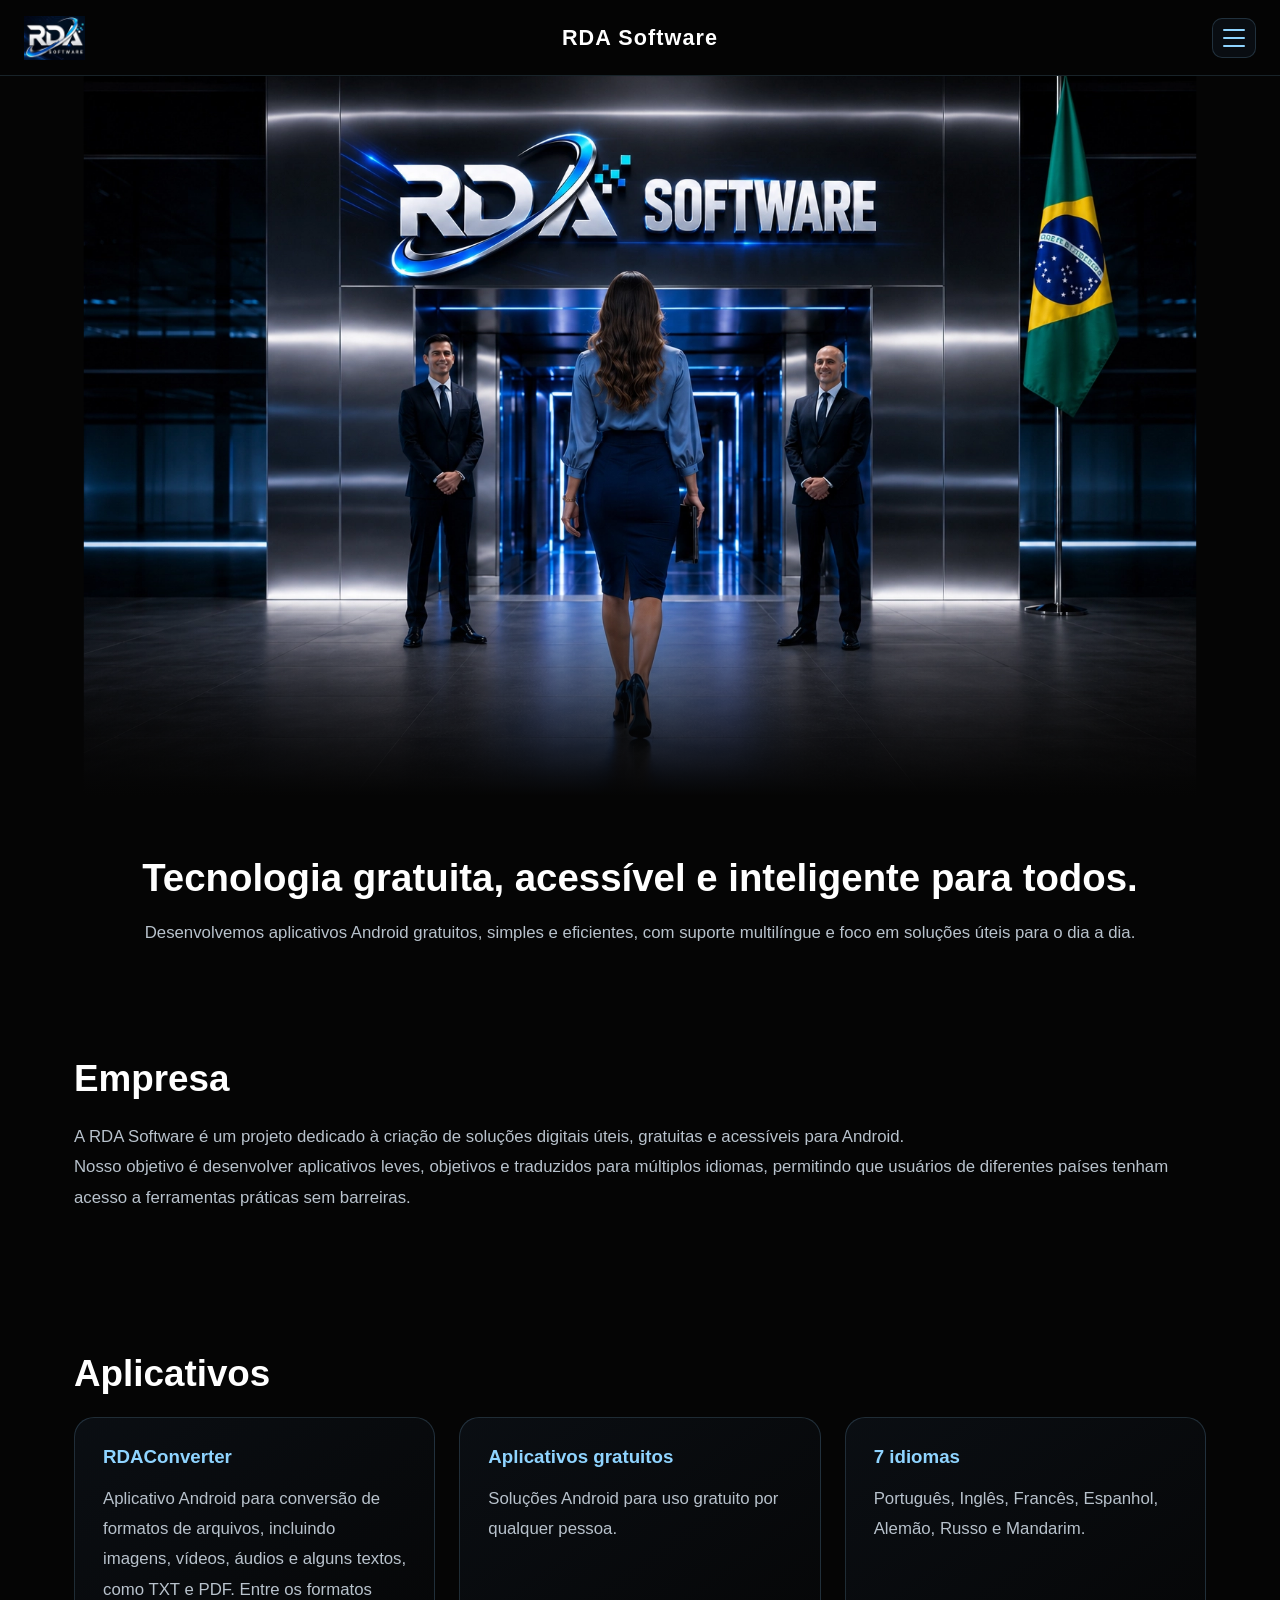
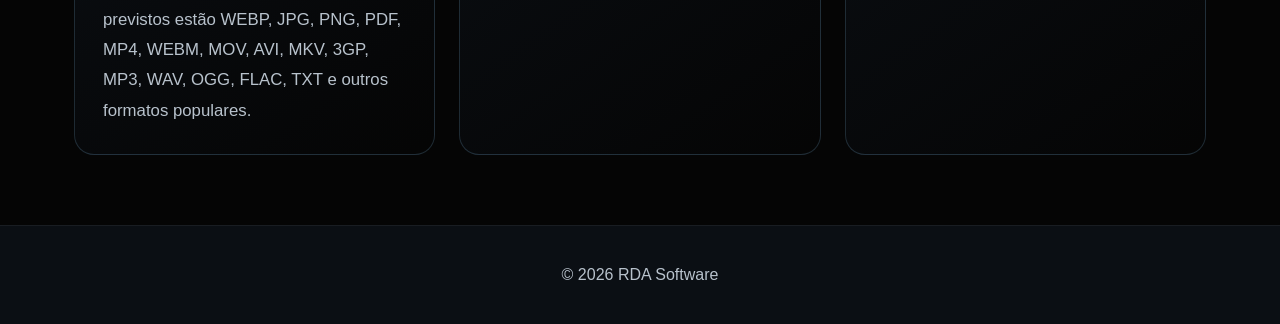
==== commit f4a03fa3: "Add files via upload" ====
--- a/index.html
+++ b/index.html
@@ -7,7 +7,7 @@
     <meta name="viewport" content="width=device-width, initial-scale=1.0">
     <title>RDA Software</title>
     <meta name="description" content="RDA Software - Tecnologia gratuita, acessível e inteligente para todos.">
-    <link rel="stylesheet" href="assets/css/style.css?v=1">
+    <link rel="stylesheet" href="assets/css/style.css?v=2">
 </head>
 
 <body>
@@ -79,7 +79,7 @@
         <div class="cards">
             <article class="card">
                 <h3 data-i18n="app01">RDAConverter</h3>
-                <p data-i18n="cardTecnologiaTexto">Ferramentas simples, úteis, acessíveis e pensadas para o dia a dia.</p>
+                <p data-i18n="appRDAConverterTexto">Aplicativo Android para conversão de formatos de arquivos, incluindo imagens, vídeos, áudios e alguns textos, como TXT e PDF. Entre os formatos previstos estão WEBP, JPG, PNG, PDF, MP4, WEBM, MOV, AVI, MKV, 3GP, MP3, WAV, OGG, FLAC, TXT e outros formatos populares.</p>
             </article>
 
             <article class="card">
@@ -99,13 +99,13 @@
     <p>© <span id="anoAtual"></span> RDA Software</p>
 </footer>
 
-<script src="assets/js/lang/pt-BR.js?v=1"></script>
-<script src="assets/js/lang/en.js?v=1"></script>
-<script src="assets/js/lang/fr.js?v=1"></script>
-<script src="assets/js/lang/es.js?v=1"></script>
-<script src="assets/js/lang/de.js?v=1"></script>
-<script src="assets/js/lang/ru.js?v=1"></script>
-<script src="assets/js/lang/zh-CN.js?v=1"></script>
-<script src="assets/js/main.js?v=1"></script>
+<script src="assets/js/lang/pt-BR.js?v=2"></script>
+<script src="assets/js/lang/en.js?v=2"></script>
+<script src="assets/js/lang/fr.js?v=2"></script>
+<script src="assets/js/lang/es.js?v=2"></script>
+<script src="assets/js/lang/de.js?v=2"></script>
+<script src="assets/js/lang/ru.js?v=2"></script>
+<script src="assets/js/lang/zh-CN.js?v=2"></script>
+<script src="assets/js/main.js?v=2"></script>
 </body>
 </html>
